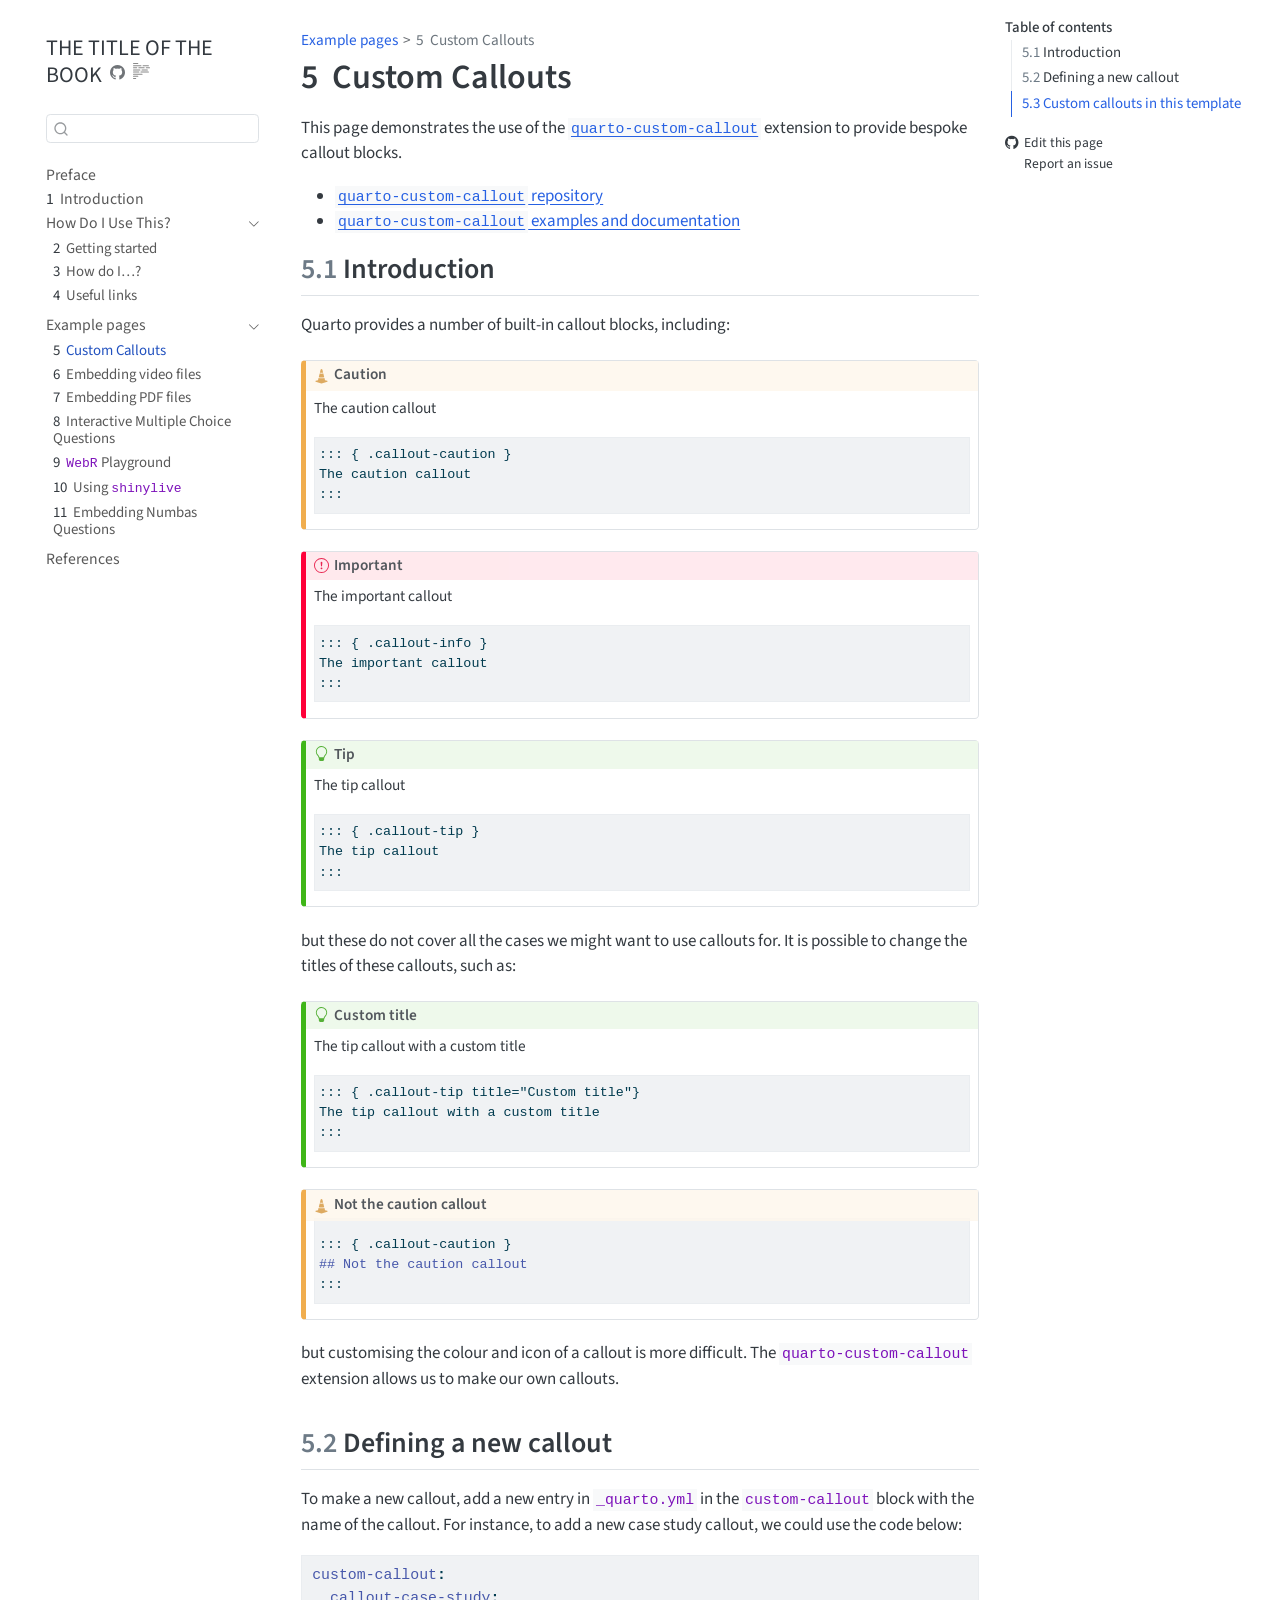
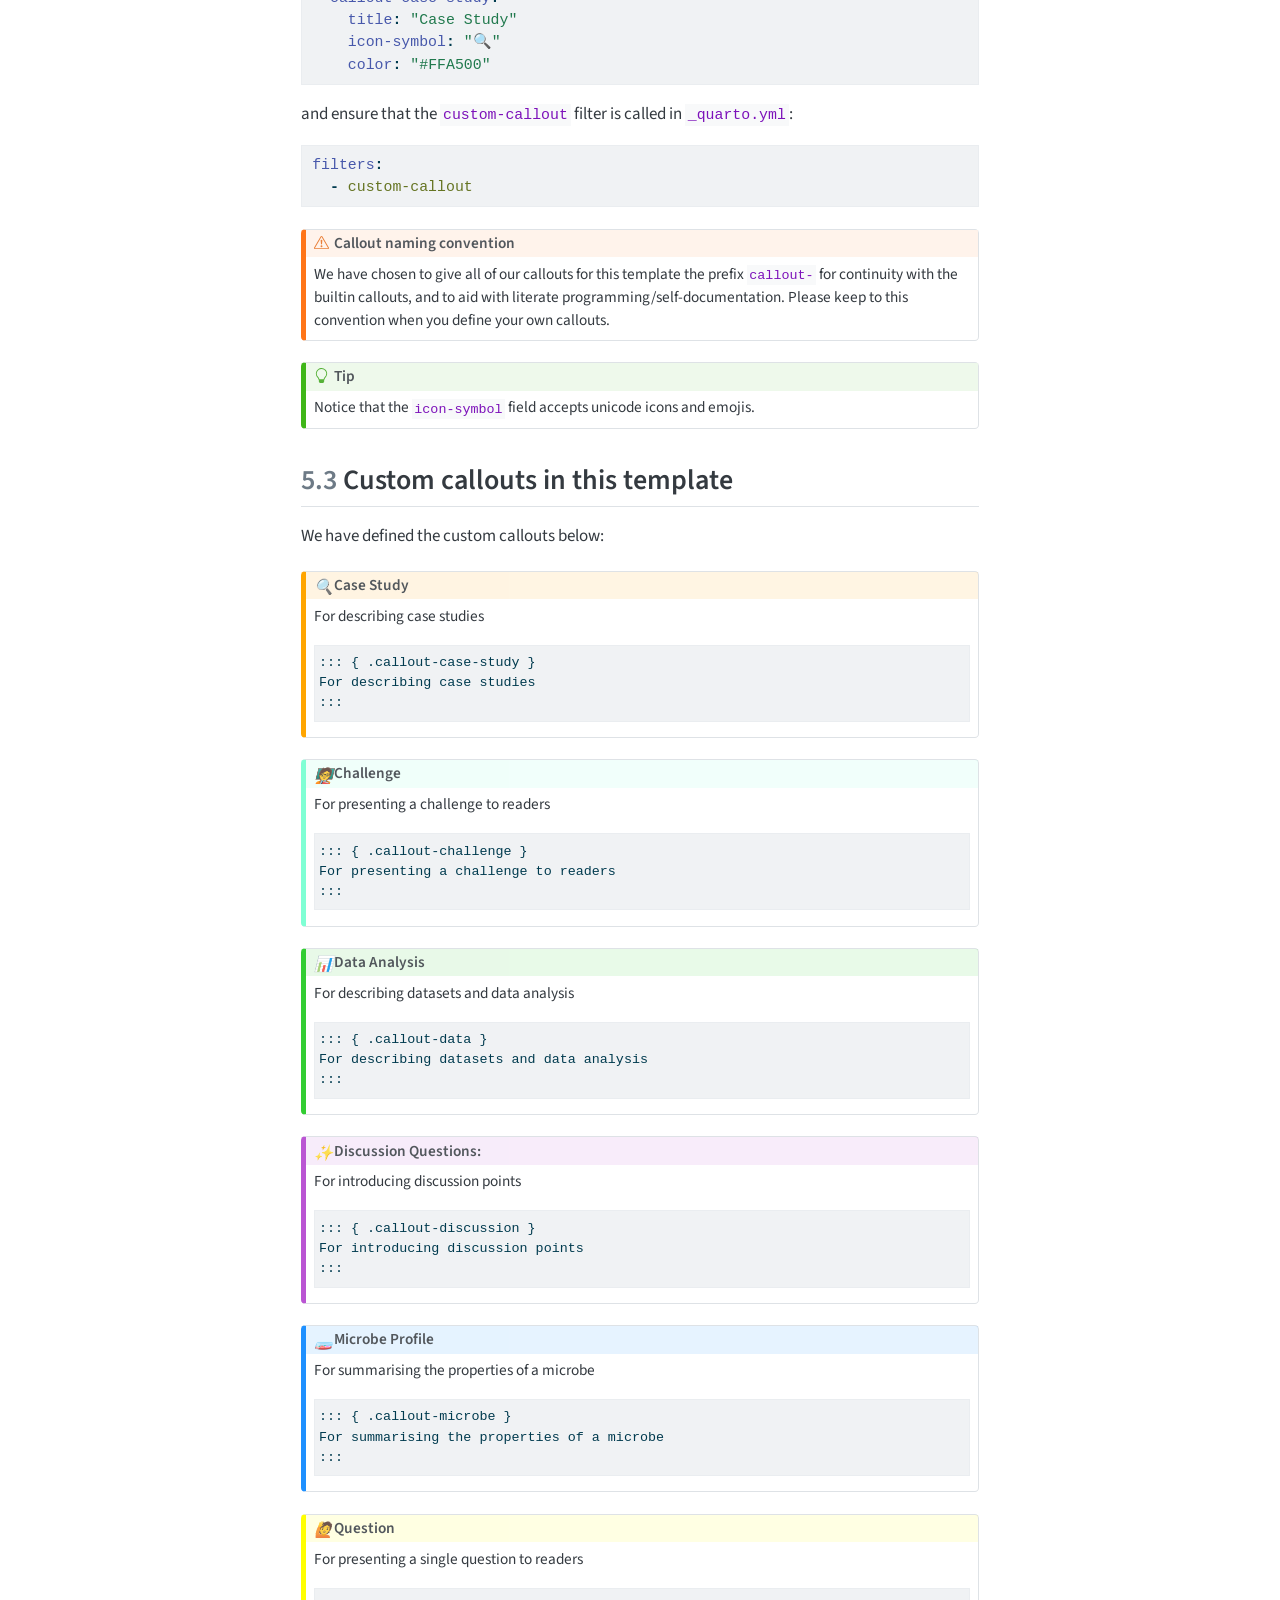
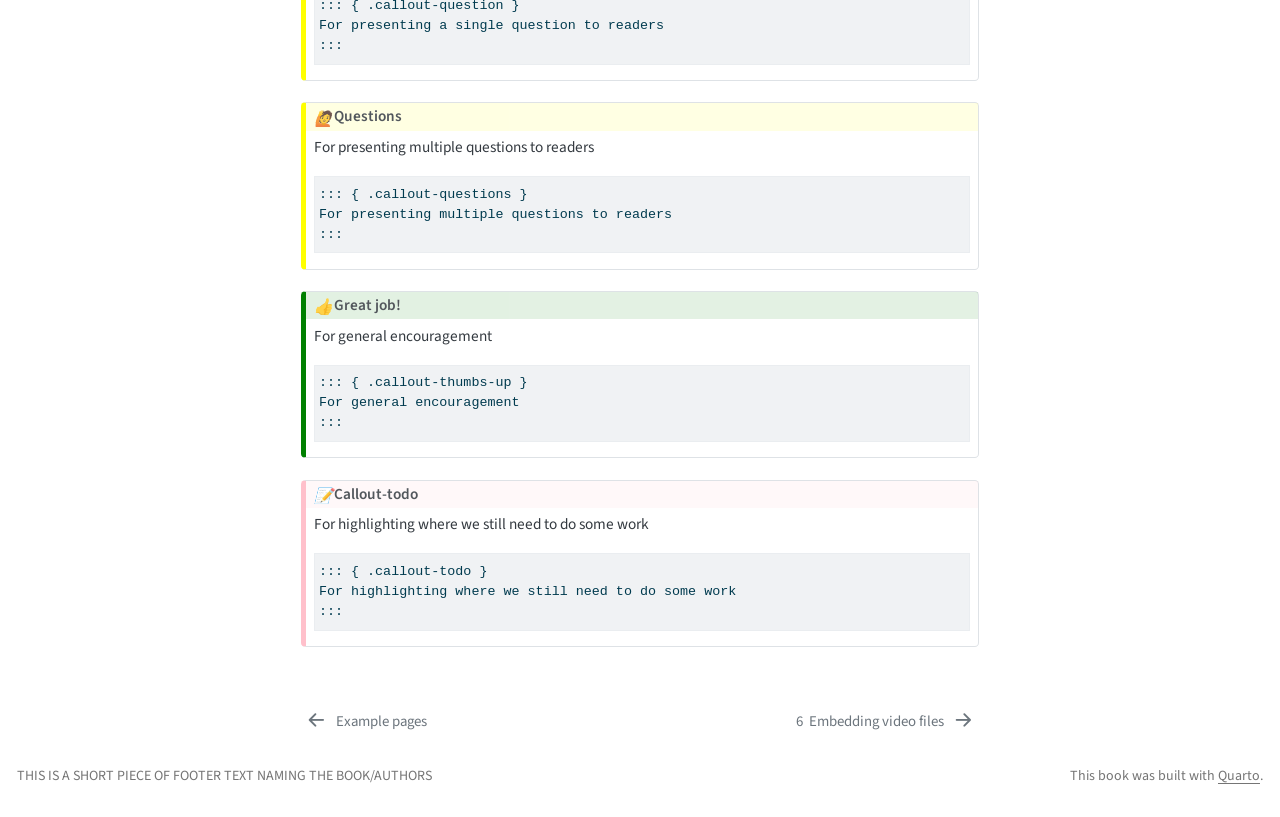
==== callouts.html @ 7e7cb2c2 "Built site for gh-pages" ====
<!DOCTYPE html>
<html xmlns="http://www.w3.org/1999/xhtml" lang="en" xml:lang="en"><head>

<meta charset="utf-8">
<meta name="generator" content="quarto-1.7.32">

<meta name="viewport" content="width=device-width, initial-scale=1.0, user-scalable=yes">

<meta name="author" content="Leighton Pritchard">

<title>5&nbsp; Custom Callouts – THE TITLE OF THE BOOK</title>
<style>
code{white-space: pre-wrap;}
span.smallcaps{font-variant: small-caps;}
div.columns{display: flex; gap: min(4vw, 1.5em);}
div.column{flex: auto; overflow-x: auto;}
div.hanging-indent{margin-left: 1.5em; text-indent: -1.5em;}
ul.task-list{list-style: none;}
ul.task-list li input[type="checkbox"] {
  width: 0.8em;
  margin: 0 0.8em 0.2em -1em; /* quarto-specific, see https://github.com/quarto-dev/quarto-cli/issues/4556 */ 
  vertical-align: middle;
}
/* CSS for syntax highlighting */
html { -webkit-text-size-adjust: 100%; }
pre > code.sourceCode { white-space: pre; position: relative; }
pre > code.sourceCode > span { display: inline-block; line-height: 1.25; }
pre > code.sourceCode > span:empty { height: 1.2em; }
.sourceCode { overflow: visible; }
code.sourceCode > span { color: inherit; text-decoration: inherit; }
div.sourceCode { margin: 1em 0; }
pre.sourceCode { margin: 0; }
@media screen {
div.sourceCode { overflow: auto; }
}
@media print {
pre > code.sourceCode { white-space: pre-wrap; }
pre > code.sourceCode > span { text-indent: -5em; padding-left: 5em; }
}
pre.numberSource code
  { counter-reset: source-line 0; }
pre.numberSource code > span
  { position: relative; left: -4em; counter-increment: source-line; }
pre.numberSource code > span > a:first-child::before
  { content: counter(source-line);
    position: relative; left: -1em; text-align: right; vertical-align: baseline;
    border: none; display: inline-block;
    -webkit-touch-callout: none; -webkit-user-select: none;
    -khtml-user-select: none; -moz-user-select: none;
    -ms-user-select: none; user-select: none;
    padding: 0 4px; width: 4em;
  }
pre.numberSource { margin-left: 3em;  padding-left: 4px; }
div.sourceCode
  {   }
@media screen {
pre > code.sourceCode > span > a:first-child::before { text-decoration: underline; }
}
</style>


<script src="site_libs/quarto-nav/quarto-nav.js"></script>
<script src="site_libs/quarto-nav/headroom.min.js"></script>
<script src="site_libs/clipboard/clipboard.min.js"></script>
<script src="site_libs/quarto-search/autocomplete.umd.js"></script>
<script src="site_libs/quarto-search/fuse.min.js"></script>
<script src="site_libs/quarto-search/quarto-search.js"></script>
<meta name="quarto:offset" content="./">
<link href="./movies.html" rel="next">
<link href="./example_pages.html" rel="prev">
<link href="./icon_32.png" rel="icon" type="image/png">
<script src="site_libs/quarto-html/quarto.js" type="module"></script>
<script src="site_libs/quarto-html/tabsets/tabsets.js" type="module"></script>
<script src="site_libs/quarto-html/popper.min.js"></script>
<script src="site_libs/quarto-html/tippy.umd.min.js"></script>
<script src="site_libs/quarto-html/anchor.min.js"></script>
<link href="site_libs/quarto-html/tippy.css" rel="stylesheet">
<link href="site_libs/quarto-html/quarto-syntax-highlighting-37eea08aefeeee20ff55810ff984fec1.css" rel="stylesheet" id="quarto-text-highlighting-styles">
<script src="site_libs/bootstrap/bootstrap.min.js"></script>
<link href="site_libs/bootstrap/bootstrap-icons.css" rel="stylesheet">
<link href="site_libs/bootstrap/bootstrap-5fd9db47a040b21ac2cac9a0b3b722ba.min.css" rel="stylesheet" append-hash="true" id="quarto-bootstrap" data-mode="light">
<link href="site_libs/quarto-contrib/alpine-3.12/buttons.css" rel="stylesheet">
<script id="quarto-search-options" type="application/json">{
  "location": "sidebar",
  "copy-button": false,
  "collapse-after": 3,
  "panel-placement": "start",
  "type": "textbox",
  "limit": 50,
  "keyboard-shortcut": [
    "f",
    "/",
    "s"
  ],
  "show-item-context": false,
  "language": {
    "search-no-results-text": "No results",
    "search-matching-documents-text": "matching documents",
    "search-copy-link-title": "Copy link to search",
    "search-hide-matches-text": "Hide additional matches",
    "search-more-match-text": "more match in this document",
    "search-more-matches-text": "more matches in this document",
    "search-clear-button-title": "Clear",
    "search-text-placeholder": "",
    "search-detached-cancel-button-title": "Cancel",
    "search-submit-button-title": "Submit",
    "search-label": "Search"
  }
}</script>
<style>
div.callout-callout-microbe.callout {
  border-left-color: #1E90FF;
}
div.callout-callout-microbe.callout-style-default > .callout-header {
  background-color: rgba(30, 144, 255, 0.13);
}
div.callout-callout-microbe .callout-toggle::before {  background-image: url('data:image/svg+xml,<svg xmlns="http://www.w3.org/2000/svg" width="16" height="16" fill="rgb(33, 37, 41)" class="bi bi-chevron-down" viewBox="0 0 16 16"><path fill-rule="evenodd" d="M1.646 4.646a.5.5 0 0 1 .708 0L8 10.293l5.646-5.647a.5.5 0 0 1 .708.708l-6 6a.5.5 0 0 1-.708 0l-6-6a.5.5 0 0 1 0-.708z"/></svg>');}
div.callout-callout-microbe.callout-style-default .callout-icon::before, div.callout-callout-microbe.callout-titled .callout-icon::before {
  content: '🧫';
  background-image: none;
}
div.callout-callout-data.callout {
  border-left-color: #32CD32;
}
div.callout-callout-data.callout-style-default > .callout-header {
  background-color: rgba(50, 205, 50, 0.13);
}
div.callout-callout-data .callout-toggle::before {  background-image: url('data:image/svg+xml,<svg xmlns="http://www.w3.org/2000/svg" width="16" height="16" fill="rgb(33, 37, 41)" class="bi bi-chevron-down" viewBox="0 0 16 16"><path fill-rule="evenodd" d="M1.646 4.646a.5.5 0 0 1 .708 0L8 10.293l5.646-5.647a.5.5 0 0 1 .708.708l-6 6a.5.5 0 0 1-.708 0l-6-6a.5.5 0 0 1 0-.708z"/></svg>');}
div.callout-callout-data.callout-style-default .callout-icon::before, div.callout-callout-data.callout-titled .callout-icon::before {
  content: '📊';
  background-image: none;
}
div.callout-callout-questions.callout {
  border-left-color: yellow;
}
div.callout-callout-questions.callout-style-default > .callout-header {
  background-color: rgb(from yellow r g b / 13%);
}
div.callout-callout-questions .callout-toggle::before {  background-image: url('data:image/svg+xml,<svg xmlns="http://www.w3.org/2000/svg" width="16" height="16" fill="rgb(33, 37, 41)" class="bi bi-chevron-down" viewBox="0 0 16 16"><path fill-rule="evenodd" d="M1.646 4.646a.5.5 0 0 1 .708 0L8 10.293l5.646-5.647a.5.5 0 0 1 .708.708l-6 6a.5.5 0 0 1-.708 0l-6-6a.5.5 0 0 1 0-.708z"/></svg>');}
div.callout-callout-questions.callout-style-default .callout-icon::before, div.callout-callout-questions.callout-titled .callout-icon::before {
  content: '🙋️';
  background-image: none;
}
div.callout-callout-question.callout {
  border-left-color: yellow;
}
div.callout-callout-question.callout-style-default > .callout-header {
  background-color: rgb(from yellow r g b / 13%);
}
div.callout-callout-question .callout-toggle::before {  background-image: url('data:image/svg+xml,<svg xmlns="http://www.w3.org/2000/svg" width="16" height="16" fill="rgb(33, 37, 41)" class="bi bi-chevron-down" viewBox="0 0 16 16"><path fill-rule="evenodd" d="M1.646 4.646a.5.5 0 0 1 .708 0L8 10.293l5.646-5.647a.5.5 0 0 1 .708.708l-6 6a.5.5 0 0 1-.708 0l-6-6a.5.5 0 0 1 0-.708z"/></svg>');}
div.callout-callout-question.callout-style-default .callout-icon::before, div.callout-callout-question.callout-titled .callout-icon::before {
  content: '🙋';
  background-image: none;
}
div.callout-callout-todo.callout {
  border-left-color: pink;
}
div.callout-callout-todo.callout-style-default > .callout-header {
  background-color: rgb(from pink r g b / 13%);
}
div.callout-callout-todo .callout-toggle::before {  background-image: url('data:image/svg+xml,<svg xmlns="http://www.w3.org/2000/svg" width="16" height="16" fill="rgb(33, 37, 41)" class="bi bi-chevron-down" viewBox="0 0 16 16"><path fill-rule="evenodd" d="M1.646 4.646a.5.5 0 0 1 .708 0L8 10.293l5.646-5.647a.5.5 0 0 1 .708.708l-6 6a.5.5 0 0 1-.708 0l-6-6a.5.5 0 0 1 0-.708z"/></svg>');}
div.callout-callout-todo.callout-style-default .callout-icon::before, div.callout-callout-todo.callout-titled .callout-icon::before {
  content: '📝';
  background-image: none;
}
div.callout-callout-challenge.callout {
  border-left-color: aquamarine;
}
div.callout-callout-challenge.callout-style-default > .callout-header {
  background-color: rgb(from aquamarine r g b / 13%);
}
div.callout-callout-challenge .callout-toggle::before {  background-image: url('data:image/svg+xml,<svg xmlns="http://www.w3.org/2000/svg" width="16" height="16" fill="rgb(33, 37, 41)" class="bi bi-chevron-down" viewBox="0 0 16 16"><path fill-rule="evenodd" d="M1.646 4.646a.5.5 0 0 1 .708 0L8 10.293l5.646-5.647a.5.5 0 0 1 .708.708l-6 6a.5.5 0 0 1-.708 0l-6-6a.5.5 0 0 1 0-.708z"/></svg>');}
div.callout-callout-challenge.callout-style-default .callout-icon::before, div.callout-callout-challenge.callout-titled .callout-icon::before {
  content: '🧑‍🏫';
  background-image: none;
}
div.callout-callout-discussion.callout {
  border-left-color: #BA55D3;
}
div.callout-callout-discussion.callout-style-default > .callout-header {
  background-color: rgba(186, 85, 211, 0.13);
}
div.callout-callout-discussion .callout-toggle::before {  background-image: url('data:image/svg+xml,<svg xmlns="http://www.w3.org/2000/svg" width="16" height="16" fill="rgb(33, 37, 41)" class="bi bi-chevron-down" viewBox="0 0 16 16"><path fill-rule="evenodd" d="M1.646 4.646a.5.5 0 0 1 .708 0L8 10.293l5.646-5.647a.5.5 0 0 1 .708.708l-6 6a.5.5 0 0 1-.708 0l-6-6a.5.5 0 0 1 0-.708z"/></svg>');}
div.callout-callout-discussion.callout-style-default .callout-icon::before, div.callout-callout-discussion.callout-titled .callout-icon::before {
  content: '✨';
  background-image: none;
}
div.callout-callout-case-study.callout {
  border-left-color: #FFA500;
}
div.callout-callout-case-study.callout-style-default > .callout-header {
  background-color: rgba(255, 165, 0, 0.13);
}
div.callout-callout-case-study .callout-toggle::before {  background-image: url('data:image/svg+xml,<svg xmlns="http://www.w3.org/2000/svg" width="16" height="16" fill="rgb(33, 37, 41)" class="bi bi-chevron-down" viewBox="0 0 16 16"><path fill-rule="evenodd" d="M1.646 4.646a.5.5 0 0 1 .708 0L8 10.293l5.646-5.647a.5.5 0 0 1 .708.708l-6 6a.5.5 0 0 1-.708 0l-6-6a.5.5 0 0 1 0-.708z"/></svg>');}
div.callout-callout-case-study.callout-style-default .callout-icon::before, div.callout-callout-case-study.callout-titled .callout-icon::before {
  content: '🔍';
  background-image: none;
}
div.callout-callout-thumbs-up.callout {
  border-left-color: #008000;
}
div.callout-callout-thumbs-up.callout-style-default > .callout-header {
  background-color: rgba(0, 128, 0, 0.13);
}
div.callout-callout-thumbs-up .callout-toggle::before {  background-image: url('data:image/svg+xml,<svg xmlns="http://www.w3.org/2000/svg" width="16" height="16" fill="rgb(33, 37, 41)" class="bi bi-chevron-down" viewBox="0 0 16 16"><path fill-rule="evenodd" d="M1.646 4.646a.5.5 0 0 1 .708 0L8 10.293l5.646-5.647a.5.5 0 0 1 .708.708l-6 6a.5.5 0 0 1-.708 0l-6-6a.5.5 0 0 1 0-.708z"/></svg>');}
div.callout-callout-thumbs-up.callout-style-default .callout-icon::before, div.callout-callout-thumbs-up.callout-titled .callout-icon::before {
  content: '👍';
  background-image: none;
}
</style>


</head>

<body class="nav-sidebar floating quarto-light">

<div id="quarto-search-results"></div>
  <header id="quarto-header" class="headroom fixed-top">
  <nav class="quarto-secondary-nav">
    <div class="container-fluid d-flex">
      <button type="button" class="quarto-btn-toggle btn" data-bs-toggle="collapse" role="button" data-bs-target=".quarto-sidebar-collapse-item" aria-controls="quarto-sidebar" aria-expanded="false" aria-label="Toggle sidebar navigation" onclick="if (window.quartoToggleHeadroom) { window.quartoToggleHeadroom(); }">
        <i class="bi bi-layout-text-sidebar-reverse"></i>
      </button>
        <nav class="quarto-page-breadcrumbs" aria-label="breadcrumb"><ol class="breadcrumb"><li class="breadcrumb-item"><a href="./example_pages.html">Example pages</a></li><li class="breadcrumb-item"><a href="./callouts.html"><span class="chapter-number">5</span>&nbsp; <span class="chapter-title">Custom Callouts</span></a></li></ol></nav>
        <a class="flex-grow-1" role="navigation" data-bs-toggle="collapse" data-bs-target=".quarto-sidebar-collapse-item" aria-controls="quarto-sidebar" aria-expanded="false" aria-label="Toggle sidebar navigation" onclick="if (window.quartoToggleHeadroom) { window.quartoToggleHeadroom(); }">      
        </a>
      <button type="button" class="btn quarto-search-button" aria-label="Search" onclick="window.quartoOpenSearch();">
        <i class="bi bi-search"></i>
      </button>
    </div>
  </nav>
</header>
<!-- content -->
<div id="quarto-content" class="quarto-container page-columns page-rows-contents page-layout-article">
<!-- sidebar -->
  <nav id="quarto-sidebar" class="sidebar collapse collapse-horizontal quarto-sidebar-collapse-item sidebar-navigation floating overflow-auto">
    <div class="pt-lg-2 mt-2 text-left sidebar-header">
    <div class="sidebar-title mb-0 py-0">
      <a href="./">THE TITLE OF THE BOOK</a> 
        <div class="sidebar-tools-main">
    <a href="https://github.com/sipbs-compbiol/REPOSITORY" title="Source Code" class="quarto-navigation-tool px-1" aria-label="Source Code"><i class="bi bi-github"></i></a>
  <a href="" class="quarto-reader-toggle quarto-navigation-tool px-1" onclick="window.quartoToggleReader(); return false;" title="Toggle reader mode">
  <div class="quarto-reader-toggle-btn">
  <i class="bi"></i>
  </div>
</a>
</div>
    </div>
      </div>
        <div class="mt-2 flex-shrink-0 align-items-center">
        <div class="sidebar-search">
        <div id="quarto-search" class="" title="Search"></div>
        </div>
        </div>
    <div class="sidebar-menu-container"> 
    <ul class="list-unstyled mt-1">
        <li class="sidebar-item">
  <div class="sidebar-item-container"> 
  <a href="./index.html" class="sidebar-item-text sidebar-link">
 <span class="menu-text">Preface</span></a>
  </div>
</li>
        <li class="sidebar-item">
  <div class="sidebar-item-container"> 
  <a href="./intro.html" class="sidebar-item-text sidebar-link">
 <span class="menu-text"><span class="chapter-number">1</span>&nbsp; <span class="chapter-title">Introduction</span></span></a>
  </div>
</li>
        <li class="sidebar-item sidebar-item-section">
      <div class="sidebar-item-container"> 
            <a href="./early-section.html" class="sidebar-item-text sidebar-link">
 <span class="menu-text">How Do I Use This?</span></a>
          <a class="sidebar-item-toggle text-start" data-bs-toggle="collapse" data-bs-target="#quarto-sidebar-section-1" role="navigation" aria-expanded="true" aria-label="Toggle section">
            <i class="bi bi-chevron-right ms-2"></i>
          </a> 
      </div>
      <ul id="quarto-sidebar-section-1" class="collapse list-unstyled sidebar-section depth1 show">  
          <li class="sidebar-item">
  <div class="sidebar-item-container"> 
  <a href="./tutorial.html" class="sidebar-item-text sidebar-link">
 <span class="menu-text"><span class="chapter-number">2</span>&nbsp; <span class="chapter-title">Getting started</span></span></a>
  </div>
</li>
          <li class="sidebar-item">
  <div class="sidebar-item-container"> 
  <a href="./howto.html" class="sidebar-item-text sidebar-link">
 <span class="menu-text"><span class="chapter-number">3</span>&nbsp; <span class="chapter-title">How do I…?</span></span></a>
  </div>
</li>
          <li class="sidebar-item">
  <div class="sidebar-item-container"> 
  <a href="./links.html" class="sidebar-item-text sidebar-link">
 <span class="menu-text"><span class="chapter-number">4</span>&nbsp; <span class="chapter-title">Useful links</span></span></a>
  </div>
</li>
      </ul>
  </li>
        <li class="sidebar-item sidebar-item-section">
      <div class="sidebar-item-container"> 
            <a href="./example_pages.html" class="sidebar-item-text sidebar-link">
 <span class="menu-text">Example pages</span></a>
          <a class="sidebar-item-toggle text-start" data-bs-toggle="collapse" data-bs-target="#quarto-sidebar-section-2" role="navigation" aria-expanded="true" aria-label="Toggle section">
            <i class="bi bi-chevron-right ms-2"></i>
          </a> 
      </div>
      <ul id="quarto-sidebar-section-2" class="collapse list-unstyled sidebar-section depth1 show">  
          <li class="sidebar-item">
  <div class="sidebar-item-container"> 
  <a href="./callouts.html" class="sidebar-item-text sidebar-link active">
 <span class="menu-text"><span class="chapter-number">5</span>&nbsp; <span class="chapter-title">Custom Callouts</span></span></a>
  </div>
</li>
          <li class="sidebar-item">
  <div class="sidebar-item-container"> 
  <a href="./movies.html" class="sidebar-item-text sidebar-link">
 <span class="menu-text"><span class="chapter-number">6</span>&nbsp; <span class="chapter-title">Embedding video files</span></span></a>
  </div>
</li>
          <li class="sidebar-item">
  <div class="sidebar-item-container"> 
  <a href="./embedpdf.html" class="sidebar-item-text sidebar-link">
 <span class="menu-text"><span class="chapter-number">7</span>&nbsp; <span class="chapter-title">Embedding PDF files</span></span></a>
  </div>
</li>
          <li class="sidebar-item">
  <div class="sidebar-item-container"> 
  <a href="./quiz.html" class="sidebar-item-text sidebar-link">
 <span class="menu-text"><span class="chapter-number">8</span>&nbsp; <span class="chapter-title">Interactive Multiple Choice Questions</span></span></a>
  </div>
</li>
          <li class="sidebar-item">
  <div class="sidebar-item-container"> 
  <a href="./webr-example.html" class="sidebar-item-text sidebar-link">
 <span class="menu-text"><span class="chapter-number">9</span>&nbsp; <span class="chapter-title"><code>WebR</code> Playground</span></span></a>
  </div>
</li>
          <li class="sidebar-item">
  <div class="sidebar-item-container"> 
  <a href="./shinylive.html" class="sidebar-item-text sidebar-link">
 <span class="menu-text"><span class="chapter-number">10</span>&nbsp; <span class="chapter-title">Using <code>shinylive</code></span></span></a>
  </div>
</li>
          <li class="sidebar-item">
  <div class="sidebar-item-container"> 
  <a href="./numbas.html" class="sidebar-item-text sidebar-link">
 <span class="menu-text"><span class="chapter-number">11</span>&nbsp; <span class="chapter-title">Embedding Numbas Questions</span></span></a>
  </div>
</li>
      </ul>
  </li>
        <li class="sidebar-item">
  <div class="sidebar-item-container"> 
  <a href="./references.html" class="sidebar-item-text sidebar-link">
 <span class="menu-text">References</span></a>
  </div>
</li>
    </ul>
    </div>
</nav>
<div id="quarto-sidebar-glass" class="quarto-sidebar-collapse-item" data-bs-toggle="collapse" data-bs-target=".quarto-sidebar-collapse-item"></div>
<!-- margin-sidebar -->
    <div id="quarto-margin-sidebar" class="sidebar margin-sidebar">
        <nav id="TOC" role="doc-toc" class="toc-active">
    <h2 id="toc-title">Table of contents</h2>
   
  <ul>
  <li><a href="#introduction" id="toc-introduction" class="nav-link active" data-scroll-target="#introduction"><span class="header-section-number">5.1</span> Introduction</a></li>
  <li><a href="#defining-a-new-callout" id="toc-defining-a-new-callout" class="nav-link" data-scroll-target="#defining-a-new-callout"><span class="header-section-number">5.2</span> Defining a new callout</a></li>
  <li><a href="#custom-callouts-in-this-template" id="toc-custom-callouts-in-this-template" class="nav-link" data-scroll-target="#custom-callouts-in-this-template"><span class="header-section-number">5.3</span> Custom callouts in this template</a></li>
  </ul>
<div class="toc-actions"><ul><li><a href="https://github.com/sipbs-compbiol/REPOSITORY/edit/main/callouts.qmd" class="toc-action"><i class="bi bi-github"></i>Edit this page</a></li><li><a href="https://github.com/sipbs-compbiol/REPOSITORY/issues/new" class="toc-action"><i class="bi empty"></i>Report an issue</a></li></ul></div></nav>
    </div>
<!-- main -->
<main class="content" id="quarto-document-content">

<header id="title-block-header" class="quarto-title-block default"><nav class="quarto-page-breadcrumbs quarto-title-breadcrumbs d-none d-lg-block" aria-label="breadcrumb"><ol class="breadcrumb"><li class="breadcrumb-item"><a href="./example_pages.html">Example pages</a></li><li class="breadcrumb-item"><a href="./callouts.html"><span class="chapter-number">5</span>&nbsp; <span class="chapter-title">Custom Callouts</span></a></li></ol></nav>
<div class="quarto-title">
<h1 class="title"><span class="chapter-number">5</span>&nbsp; <span class="chapter-title">Custom Callouts</span></h1>
</div>



<div class="quarto-title-meta">

    
  
    
  </div>
  


</header>


<p>This page demonstrates the use of the <a href="https://quarto.thecoatlessprofessor.com/custom-callout/"><code>quarto-custom-callout</code></a> extension to provide bespoke callout blocks.</p>
<ul>
<li><a href="https://github.com/coatless-quarto/custom-callout"><code>quarto-custom-callout</code> repository</a></li>
<li><a href="https://quarto.thecoatlessprofessor.com/custom-callout/"><code>quarto-custom-callout</code> examples and documentation</a></li>
</ul>
<section id="introduction" class="level2" data-number="5.1">
<h2 data-number="5.1" class="anchored" data-anchor-id="introduction"><span class="header-section-number">5.1</span> Introduction</h2>
<p>Quarto provides a number of built-in callout blocks, including:</p>
<div class="callout callout-style-default callout-caution callout-titled">
<div class="callout-header d-flex align-content-center">
<div class="callout-icon-container">
<i class="callout-icon"></i>
</div>
<div class="callout-title-container flex-fill">
Caution
</div>
</div>
<div class="callout-body-container callout-body">
<p>The caution callout</p>
<div class="sourceCode" id="cb1"><pre class="sourceCode markdown code-with-copy"><code class="sourceCode markdown"><span id="cb1-1"><a href="#cb1-1" aria-hidden="true" tabindex="-1"></a>::: { .callout-caution }</span>
<span id="cb1-2"><a href="#cb1-2" aria-hidden="true" tabindex="-1"></a>The caution callout</span>
<span id="cb1-3"><a href="#cb1-3" aria-hidden="true" tabindex="-1"></a>:::</span></code><button title="Copy to Clipboard" class="code-copy-button"><i class="bi"></i></button></pre></div>
</div>
</div>
<div class="callout callout-style-default callout-important callout-titled">
<div class="callout-header d-flex align-content-center">
<div class="callout-icon-container">
<i class="callout-icon"></i>
</div>
<div class="callout-title-container flex-fill">
Important
</div>
</div>
<div class="callout-body-container callout-body">
<p>The important callout</p>
<div class="sourceCode" id="cb2"><pre class="sourceCode markdown code-with-copy"><code class="sourceCode markdown"><span id="cb2-1"><a href="#cb2-1" aria-hidden="true" tabindex="-1"></a>::: { .callout-info }</span>
<span id="cb2-2"><a href="#cb2-2" aria-hidden="true" tabindex="-1"></a>The important callout</span>
<span id="cb2-3"><a href="#cb2-3" aria-hidden="true" tabindex="-1"></a>:::</span></code><button title="Copy to Clipboard" class="code-copy-button"><i class="bi"></i></button></pre></div>
</div>
</div>
<div class="callout callout-style-default callout-tip callout-titled">
<div class="callout-header d-flex align-content-center">
<div class="callout-icon-container">
<i class="callout-icon"></i>
</div>
<div class="callout-title-container flex-fill">
Tip
</div>
</div>
<div class="callout-body-container callout-body">
<p>The tip callout</p>
<div class="sourceCode" id="cb3"><pre class="sourceCode markdown code-with-copy"><code class="sourceCode markdown"><span id="cb3-1"><a href="#cb3-1" aria-hidden="true" tabindex="-1"></a>::: { .callout-tip }</span>
<span id="cb3-2"><a href="#cb3-2" aria-hidden="true" tabindex="-1"></a>The tip callout</span>
<span id="cb3-3"><a href="#cb3-3" aria-hidden="true" tabindex="-1"></a>:::</span></code><button title="Copy to Clipboard" class="code-copy-button"><i class="bi"></i></button></pre></div>
</div>
</div>
<p>but these do not cover all the cases we might want to use callouts for. It is possible to change the titles of these callouts, such as:</p>
<div class="callout callout-style-default callout-tip callout-titled" title="Custom title">
<div class="callout-header d-flex align-content-center">
<div class="callout-icon-container">
<i class="callout-icon"></i>
</div>
<div class="callout-title-container flex-fill">
Custom title
</div>
</div>
<div class="callout-body-container callout-body">
<p>The tip callout with a custom title</p>
<div class="sourceCode" id="cb4"><pre class="sourceCode markdown code-with-copy"><code class="sourceCode markdown"><span id="cb4-1"><a href="#cb4-1" aria-hidden="true" tabindex="-1"></a>::: { .callout-tip title="Custom title"}</span>
<span id="cb4-2"><a href="#cb4-2" aria-hidden="true" tabindex="-1"></a>The tip callout with a custom title</span>
<span id="cb4-3"><a href="#cb4-3" aria-hidden="true" tabindex="-1"></a>:::</span></code><button title="Copy to Clipboard" class="code-copy-button"><i class="bi"></i></button></pre></div>
</div>
</div>
<div class="callout callout-style-default callout-caution callout-titled">
<div class="callout-header d-flex align-content-center">
<div class="callout-icon-container">
<i class="callout-icon"></i>
</div>
<div class="callout-title-container flex-fill">
Not the caution callout
</div>
</div>
<div class="callout-body-container callout-body">
<div class="sourceCode" id="cb5"><pre class="sourceCode markdown code-with-copy"><code class="sourceCode markdown"><span id="cb5-1"><a href="#cb5-1" aria-hidden="true" tabindex="-1"></a>::: { .callout-caution }</span>
<span id="cb5-2"><a href="#cb5-2" aria-hidden="true" tabindex="-1"></a><span class="fu">## Not the caution callout</span></span>
<span id="cb5-3"><a href="#cb5-3" aria-hidden="true" tabindex="-1"></a>:::</span></code><button title="Copy to Clipboard" class="code-copy-button"><i class="bi"></i></button></pre></div>
</div>
</div>
<p>but customising the colour and icon of a callout is more difficult. The <code>quarto-custom-callout</code> extension allows us to make our own callouts.</p>
</section>
<section id="defining-a-new-callout" class="level2" data-number="5.2">
<h2 data-number="5.2" class="anchored" data-anchor-id="defining-a-new-callout"><span class="header-section-number">5.2</span> Defining a new callout</h2>
<p>To make a new callout, add a new entry in <code>_quarto.yml</code> in the <code>custom-callout</code> block with the name of the callout. For instance, to add a new case study callout, we could use the code below:</p>
<div class="sourceCode" id="cb6"><pre class="sourceCode yaml code-with-copy"><code class="sourceCode yaml"><span id="cb6-1"><a href="#cb6-1" aria-hidden="true" tabindex="-1"></a><span class="fu">custom-callout</span><span class="kw">:</span></span>
<span id="cb6-2"><a href="#cb6-2" aria-hidden="true" tabindex="-1"></a><span class="at">  </span><span class="fu">callout-case-study</span><span class="kw">:</span></span>
<span id="cb6-3"><a href="#cb6-3" aria-hidden="true" tabindex="-1"></a><span class="at">    </span><span class="fu">title</span><span class="kw">:</span><span class="at"> </span><span class="st">"Case Study"</span></span>
<span id="cb6-4"><a href="#cb6-4" aria-hidden="true" tabindex="-1"></a><span class="at">    </span><span class="fu">icon-symbol</span><span class="kw">:</span><span class="at"> </span><span class="st">"🔍"</span></span>
<span id="cb6-5"><a href="#cb6-5" aria-hidden="true" tabindex="-1"></a><span class="at">    </span><span class="fu">color</span><span class="kw">:</span><span class="at"> </span><span class="st">"#FFA500"</span></span></code><button title="Copy to Clipboard" class="code-copy-button"><i class="bi"></i></button></pre></div>
<p>and ensure that the <code>custom-callout</code> filter is called in <code>_quarto.yml</code>:</p>
<div class="sourceCode" id="cb7"><pre class="sourceCode yaml code-with-copy"><code class="sourceCode yaml"><span id="cb7-1"><a href="#cb7-1" aria-hidden="true" tabindex="-1"></a><span class="fu">filters</span><span class="kw">:</span></span>
<span id="cb7-2"><a href="#cb7-2" aria-hidden="true" tabindex="-1"></a><span class="at">  </span><span class="kw">-</span><span class="at"> custom-callout</span></span></code><button title="Copy to Clipboard" class="code-copy-button"><i class="bi"></i></button></pre></div>
<div class="callout callout-style-default callout-warning callout-titled">
<div class="callout-header d-flex align-content-center">
<div class="callout-icon-container">
<i class="callout-icon"></i>
</div>
<div class="callout-title-container flex-fill">
Callout naming convention
</div>
</div>
<div class="callout-body-container callout-body">
<p>We have chosen to give all of our callouts for this template the prefix <code>callout-</code> for continuity with the builtin callouts, and to aid with literate programming/self-documentation. Please keep to this convention when you define your own callouts.</p>
</div>
</div>
<div class="callout callout-style-default callout-tip callout-titled">
<div class="callout-header d-flex align-content-center">
<div class="callout-icon-container">
<i class="callout-icon"></i>
</div>
<div class="callout-title-container flex-fill">
Tip
</div>
</div>
<div class="callout-body-container callout-body">
<p>Notice that the <code>icon-symbol</code> field accepts unicode icons and emojis.</p>
</div>
</div>
</section>
<section id="custom-callouts-in-this-template" class="level2" data-number="5.3">
<h2 data-number="5.3" class="anchored" data-anchor-id="custom-callouts-in-this-template"><span class="header-section-number">5.3</span> Custom callouts in this template</h2>
<p>We have defined the custom callouts below:</p>
<div class="callout callout-style-default callout-callout-case-study callout-titled">
<div class="callout-header d-flex align-content-center">
<div class="callout-icon-container">
<i class="callout-icon"></i>
</div>
<div class="callout-title-container flex-fill">
Case Study
</div>
</div>
<div class="callout-body-container callout-body">
<p>For describing case studies</p>
<div class="sourceCode" id="cb8"><pre class="sourceCode markdown code-with-copy"><code class="sourceCode markdown"><span id="cb8-1"><a href="#cb8-1" aria-hidden="true" tabindex="-1"></a>::: { .callout-case-study }</span>
<span id="cb8-2"><a href="#cb8-2" aria-hidden="true" tabindex="-1"></a>For describing case studies</span>
<span id="cb8-3"><a href="#cb8-3" aria-hidden="true" tabindex="-1"></a>:::</span></code><button title="Copy to Clipboard" class="code-copy-button"><i class="bi"></i></button></pre></div>
</div>
</div>
<div class="callout callout-style-default callout-callout-challenge callout-titled">
<div class="callout-header d-flex align-content-center">
<div class="callout-icon-container">
<i class="callout-icon"></i>
</div>
<div class="callout-title-container flex-fill">
Challenge
</div>
</div>
<div class="callout-body-container callout-body">
<p>For presenting a challenge to readers</p>
<div class="sourceCode" id="cb9"><pre class="sourceCode markdown code-with-copy"><code class="sourceCode markdown"><span id="cb9-1"><a href="#cb9-1" aria-hidden="true" tabindex="-1"></a>::: { .callout-challenge }</span>
<span id="cb9-2"><a href="#cb9-2" aria-hidden="true" tabindex="-1"></a>For presenting a challenge to readers</span>
<span id="cb9-3"><a href="#cb9-3" aria-hidden="true" tabindex="-1"></a>:::</span></code><button title="Copy to Clipboard" class="code-copy-button"><i class="bi"></i></button></pre></div>
</div>
</div>
<div class="callout callout-style-default callout-callout-data callout-titled">
<div class="callout-header d-flex align-content-center">
<div class="callout-icon-container">
<i class="callout-icon"></i>
</div>
<div class="callout-title-container flex-fill">
Data Analysis
</div>
</div>
<div class="callout-body-container callout-body">
<p>For describing datasets and data analysis</p>
<div class="sourceCode" id="cb10"><pre class="sourceCode markdown code-with-copy"><code class="sourceCode markdown"><span id="cb10-1"><a href="#cb10-1" aria-hidden="true" tabindex="-1"></a>::: { .callout-data }</span>
<span id="cb10-2"><a href="#cb10-2" aria-hidden="true" tabindex="-1"></a>For describing datasets and data analysis</span>
<span id="cb10-3"><a href="#cb10-3" aria-hidden="true" tabindex="-1"></a>:::</span></code><button title="Copy to Clipboard" class="code-copy-button"><i class="bi"></i></button></pre></div>
</div>
</div>
<div class="callout callout-style-default callout-callout-discussion callout-titled">
<div class="callout-header d-flex align-content-center">
<div class="callout-icon-container">
<i class="callout-icon"></i>
</div>
<div class="callout-title-container flex-fill">
Discussion Questions:
</div>
</div>
<div class="callout-body-container callout-body">
<p>For introducing discussion points</p>
<div class="sourceCode" id="cb11"><pre class="sourceCode markdown code-with-copy"><code class="sourceCode markdown"><span id="cb11-1"><a href="#cb11-1" aria-hidden="true" tabindex="-1"></a>::: { .callout-discussion }</span>
<span id="cb11-2"><a href="#cb11-2" aria-hidden="true" tabindex="-1"></a>For introducing discussion points</span>
<span id="cb11-3"><a href="#cb11-3" aria-hidden="true" tabindex="-1"></a>:::</span></code><button title="Copy to Clipboard" class="code-copy-button"><i class="bi"></i></button></pre></div>
</div>
</div>
<div class="callout callout-style-default callout-callout-microbe callout-titled">
<div class="callout-header d-flex align-content-center">
<div class="callout-icon-container">
<i class="callout-icon"></i>
</div>
<div class="callout-title-container flex-fill">
Microbe Profile
</div>
</div>
<div class="callout-body-container callout-body">
<p>For summarising the properties of a microbe</p>
<div class="sourceCode" id="cb12"><pre class="sourceCode markdown code-with-copy"><code class="sourceCode markdown"><span id="cb12-1"><a href="#cb12-1" aria-hidden="true" tabindex="-1"></a>::: { .callout-microbe }</span>
<span id="cb12-2"><a href="#cb12-2" aria-hidden="true" tabindex="-1"></a>For summarising the properties of a microbe</span>
<span id="cb12-3"><a href="#cb12-3" aria-hidden="true" tabindex="-1"></a>:::</span></code><button title="Copy to Clipboard" class="code-copy-button"><i class="bi"></i></button></pre></div>
</div>
</div>
<div class="callout callout-style-default callout-callout-question callout-titled">
<div class="callout-header d-flex align-content-center">
<div class="callout-icon-container">
<i class="callout-icon"></i>
</div>
<div class="callout-title-container flex-fill">
Question
</div>
</div>
<div class="callout-body-container callout-body">
<p>For presenting a single question to readers</p>
<div class="sourceCode" id="cb13"><pre class="sourceCode markdown code-with-copy"><code class="sourceCode markdown"><span id="cb13-1"><a href="#cb13-1" aria-hidden="true" tabindex="-1"></a>::: { .callout-question }</span>
<span id="cb13-2"><a href="#cb13-2" aria-hidden="true" tabindex="-1"></a>For presenting a single question to readers</span>
<span id="cb13-3"><a href="#cb13-3" aria-hidden="true" tabindex="-1"></a>:::</span></code><button title="Copy to Clipboard" class="code-copy-button"><i class="bi"></i></button></pre></div>
</div>
</div>
<div class="callout callout-style-default callout-callout-questions callout-titled">
<div class="callout-header d-flex align-content-center">
<div class="callout-icon-container">
<i class="callout-icon"></i>
</div>
<div class="callout-title-container flex-fill">
Questions
</div>
</div>
<div class="callout-body-container callout-body">
<p>For presenting multiple questions to readers</p>
<div class="sourceCode" id="cb14"><pre class="sourceCode markdown code-with-copy"><code class="sourceCode markdown"><span id="cb14-1"><a href="#cb14-1" aria-hidden="true" tabindex="-1"></a>::: { .callout-questions }</span>
<span id="cb14-2"><a href="#cb14-2" aria-hidden="true" tabindex="-1"></a>For presenting multiple questions to readers</span>
<span id="cb14-3"><a href="#cb14-3" aria-hidden="true" tabindex="-1"></a>:::</span></code><button title="Copy to Clipboard" class="code-copy-button"><i class="bi"></i></button></pre></div>
</div>
</div>
<div class="callout callout-style-default callout-callout-thumbs-up callout-titled">
<div class="callout-header d-flex align-content-center">
<div class="callout-icon-container">
<i class="callout-icon"></i>
</div>
<div class="callout-title-container flex-fill">
Great job!
</div>
</div>
<div class="callout-body-container callout-body">
<p>For general encouragement</p>
<div class="sourceCode" id="cb15"><pre class="sourceCode markdown code-with-copy"><code class="sourceCode markdown"><span id="cb15-1"><a href="#cb15-1" aria-hidden="true" tabindex="-1"></a>::: { .callout-thumbs-up }</span>
<span id="cb15-2"><a href="#cb15-2" aria-hidden="true" tabindex="-1"></a>For general encouragement</span>
<span id="cb15-3"><a href="#cb15-3" aria-hidden="true" tabindex="-1"></a>:::</span></code><button title="Copy to Clipboard" class="code-copy-button"><i class="bi"></i></button></pre></div>
</div>
</div>
<div class="callout callout-style-default callout-callout-todo callout-titled">
<div class="callout-header d-flex align-content-center">
<div class="callout-icon-container">
<i class="callout-icon"></i>
</div>
<div class="callout-title-container flex-fill">
Callout-todo
</div>
</div>
<div class="callout-body-container callout-body">
<p>For highlighting where we still need to do some work</p>
<div class="sourceCode" id="cb16"><pre class="sourceCode markdown code-with-copy"><code class="sourceCode markdown"><span id="cb16-1"><a href="#cb16-1" aria-hidden="true" tabindex="-1"></a>::: { .callout-todo }</span>
<span id="cb16-2"><a href="#cb16-2" aria-hidden="true" tabindex="-1"></a>For highlighting where we still need to do some work</span>
<span id="cb16-3"><a href="#cb16-3" aria-hidden="true" tabindex="-1"></a>:::</span></code><button title="Copy to Clipboard" class="code-copy-button"><i class="bi"></i></button></pre></div>
</div>
</div>


</section>

</main> <!-- /main -->
<script id="quarto-html-after-body" type="application/javascript">
  window.document.addEventListener("DOMContentLoaded", function (event) {
    const icon = "";
    const anchorJS = new window.AnchorJS();
    anchorJS.options = {
      placement: 'right',
      icon: icon
    };
    anchorJS.add('.anchored');
    const isCodeAnnotation = (el) => {
      for (const clz of el.classList) {
        if (clz.startsWith('code-annotation-')) {                     
          return true;
        }
      }
      return false;
    }
    const onCopySuccess = function(e) {
      // button target
      const button = e.trigger;
      // don't keep focus
      button.blur();
      // flash "checked"
      button.classList.add('code-copy-button-checked');
      var currentTitle = button.getAttribute("title");
      button.setAttribute("title", "Copied!");
      let tooltip;
      if (window.bootstrap) {
        button.setAttribute("data-bs-toggle", "tooltip");
        button.setAttribute("data-bs-placement", "left");
        button.setAttribute("data-bs-title", "Copied!");
        tooltip = new bootstrap.Tooltip(button, 
          { trigger: "manual", 
            customClass: "code-copy-button-tooltip",
            offset: [0, -8]});
        tooltip.show();    
      }
      setTimeout(function() {
        if (tooltip) {
          tooltip.hide();
          button.removeAttribute("data-bs-title");
          button.removeAttribute("data-bs-toggle");
          button.removeAttribute("data-bs-placement");
        }
        button.setAttribute("title", currentTitle);
        button.classList.remove('code-copy-button-checked');
      }, 1000);
      // clear code selection
      e.clearSelection();
    }
    const getTextToCopy = function(trigger) {
        const codeEl = trigger.previousElementSibling.cloneNode(true);
        for (const childEl of codeEl.children) {
          if (isCodeAnnotation(childEl)) {
            childEl.remove();
          }
        }
        return codeEl.innerText;
    }
    const clipboard = new window.ClipboardJS('.code-copy-button:not([data-in-quarto-modal])', {
      text: getTextToCopy
    });
    clipboard.on('success', onCopySuccess);
    if (window.document.getElementById('quarto-embedded-source-code-modal')) {
      const clipboardModal = new window.ClipboardJS('.code-copy-button[data-in-quarto-modal]', {
        text: getTextToCopy,
        container: window.document.getElementById('quarto-embedded-source-code-modal')
      });
      clipboardModal.on('success', onCopySuccess);
    }
      var localhostRegex = new RegExp(/^(?:http|https):\/\/localhost\:?[0-9]*\//);
      var mailtoRegex = new RegExp(/^mailto:/);
        var filterRegex = new RegExp('/' + window.location.host + '/');
      var isInternal = (href) => {
          return filterRegex.test(href) || localhostRegex.test(href) || mailtoRegex.test(href);
      }
      // Inspect non-navigation links and adorn them if external
     var links = window.document.querySelectorAll('a[href]:not(.nav-link):not(.navbar-brand):not(.toc-action):not(.sidebar-link):not(.sidebar-item-toggle):not(.pagination-link):not(.no-external):not([aria-hidden]):not(.dropdown-item):not(.quarto-navigation-tool):not(.about-link)');
      for (var i=0; i<links.length; i++) {
        const link = links[i];
        if (!isInternal(link.href)) {
          // undo the damage that might have been done by quarto-nav.js in the case of
          // links that we want to consider external
          if (link.dataset.originalHref !== undefined) {
            link.href = link.dataset.originalHref;
          }
        }
      }
    function tippyHover(el, contentFn, onTriggerFn, onUntriggerFn) {
      const config = {
        allowHTML: true,
        maxWidth: 500,
        delay: 100,
        arrow: false,
        appendTo: function(el) {
            return el.parentElement;
        },
        interactive: true,
        interactiveBorder: 10,
        theme: 'quarto',
        placement: 'bottom-start',
      };
      if (contentFn) {
        config.content = contentFn;
      }
      if (onTriggerFn) {
        config.onTrigger = onTriggerFn;
      }
      if (onUntriggerFn) {
        config.onUntrigger = onUntriggerFn;
      }
      window.tippy(el, config); 
    }
    const noterefs = window.document.querySelectorAll('a[role="doc-noteref"]');
    for (var i=0; i<noterefs.length; i++) {
      const ref = noterefs[i];
      tippyHover(ref, function() {
        // use id or data attribute instead here
        let href = ref.getAttribute('data-footnote-href') || ref.getAttribute('href');
        try { href = new URL(href).hash; } catch {}
        const id = href.replace(/^#\/?/, "");
        const note = window.document.getElementById(id);
        if (note) {
          return note.innerHTML;
        } else {
          return "";
        }
      });
    }
    const xrefs = window.document.querySelectorAll('a.quarto-xref');
    const processXRef = (id, note) => {
      // Strip column container classes
      const stripColumnClz = (el) => {
        el.classList.remove("page-full", "page-columns");
        if (el.children) {
          for (const child of el.children) {
            stripColumnClz(child);
          }
        }
      }
      stripColumnClz(note)
      if (id === null || id.startsWith('sec-')) {
        // Special case sections, only their first couple elements
        const container = document.createElement("div");
        if (note.children && note.children.length > 2) {
          container.appendChild(note.children[0].cloneNode(true));
          for (let i = 1; i < note.children.length; i++) {
            const child = note.children[i];
            if (child.tagName === "P" && child.innerText === "") {
              continue;
            } else {
              container.appendChild(child.cloneNode(true));
              break;
            }
          }
          if (window.Quarto?.typesetMath) {
            window.Quarto.typesetMath(container);
          }
          return container.innerHTML
        } else {
          if (window.Quarto?.typesetMath) {
            window.Quarto.typesetMath(note);
          }
          return note.innerHTML;
        }
      } else {
        // Remove any anchor links if they are present
        const anchorLink = note.querySelector('a.anchorjs-link');
        if (anchorLink) {
          anchorLink.remove();
        }
        if (window.Quarto?.typesetMath) {
          window.Quarto.typesetMath(note);
        }
        if (note.classList.contains("callout")) {
          return note.outerHTML;
        } else {
          return note.innerHTML;
        }
      }
    }
    for (var i=0; i<xrefs.length; i++) {
      const xref = xrefs[i];
      tippyHover(xref, undefined, function(instance) {
        instance.disable();
        let url = xref.getAttribute('href');
        let hash = undefined; 
        if (url.startsWith('#')) {
          hash = url;
        } else {
          try { hash = new URL(url).hash; } catch {}
        }
        if (hash) {
          const id = hash.replace(/^#\/?/, "");
          const note = window.document.getElementById(id);
          if (note !== null) {
            try {
              const html = processXRef(id, note.cloneNode(true));
              instance.setContent(html);
            } finally {
              instance.enable();
              instance.show();
            }
          } else {
            // See if we can fetch this
            fetch(url.split('#')[0])
            .then(res => res.text())
            .then(html => {
              const parser = new DOMParser();
              const htmlDoc = parser.parseFromString(html, "text/html");
              const note = htmlDoc.getElementById(id);
              if (note !== null) {
                const html = processXRef(id, note);
                instance.setContent(html);
              } 
            }).finally(() => {
              instance.enable();
              instance.show();
            });
          }
        } else {
          // See if we can fetch a full url (with no hash to target)
          // This is a special case and we should probably do some content thinning / targeting
          fetch(url)
          .then(res => res.text())
          .then(html => {
            const parser = new DOMParser();
            const htmlDoc = parser.parseFromString(html, "text/html");
            const note = htmlDoc.querySelector('main.content');
            if (note !== null) {
              // This should only happen for chapter cross references
              // (since there is no id in the URL)
              // remove the first header
              if (note.children.length > 0 && note.children[0].tagName === "HEADER") {
                note.children[0].remove();
              }
              const html = processXRef(null, note);
              instance.setContent(html);
            } 
          }).finally(() => {
            instance.enable();
            instance.show();
          });
        }
      }, function(instance) {
      });
    }
        let selectedAnnoteEl;
        const selectorForAnnotation = ( cell, annotation) => {
          let cellAttr = 'data-code-cell="' + cell + '"';
          let lineAttr = 'data-code-annotation="' +  annotation + '"';
          const selector = 'span[' + cellAttr + '][' + lineAttr + ']';
          return selector;
        }
        const selectCodeLines = (annoteEl) => {
          const doc = window.document;
          const targetCell = annoteEl.getAttribute("data-target-cell");
          const targetAnnotation = annoteEl.getAttribute("data-target-annotation");
          const annoteSpan = window.document.querySelector(selectorForAnnotation(targetCell, targetAnnotation));
          const lines = annoteSpan.getAttribute("data-code-lines").split(",");
          const lineIds = lines.map((line) => {
            return targetCell + "-" + line;
          })
          let top = null;
          let height = null;
          let parent = null;
          if (lineIds.length > 0) {
              //compute the position of the single el (top and bottom and make a div)
              const el = window.document.getElementById(lineIds[0]);
              top = el.offsetTop;
              height = el.offsetHeight;
              parent = el.parentElement.parentElement;
            if (lineIds.length > 1) {
              const lastEl = window.document.getElementById(lineIds[lineIds.length - 1]);
              const bottom = lastEl.offsetTop + lastEl.offsetHeight;
              height = bottom - top;
            }
            if (top !== null && height !== null && parent !== null) {
              // cook up a div (if necessary) and position it 
              let div = window.document.getElementById("code-annotation-line-highlight");
              if (div === null) {
                div = window.document.createElement("div");
                div.setAttribute("id", "code-annotation-line-highlight");
                div.style.position = 'absolute';
                parent.appendChild(div);
              }
              div.style.top = top - 2 + "px";
              div.style.height = height + 4 + "px";
              div.style.left = 0;
              let gutterDiv = window.document.getElementById("code-annotation-line-highlight-gutter");
              if (gutterDiv === null) {
                gutterDiv = window.document.createElement("div");
                gutterDiv.setAttribute("id", "code-annotation-line-highlight-gutter");
                gutterDiv.style.position = 'absolute';
                const codeCell = window.document.getElementById(targetCell);
                const gutter = codeCell.querySelector('.code-annotation-gutter');
                gutter.appendChild(gutterDiv);
              }
              gutterDiv.style.top = top - 2 + "px";
              gutterDiv.style.height = height + 4 + "px";
            }
            selectedAnnoteEl = annoteEl;
          }
        };
        const unselectCodeLines = () => {
          const elementsIds = ["code-annotation-line-highlight", "code-annotation-line-highlight-gutter"];
          elementsIds.forEach((elId) => {
            const div = window.document.getElementById(elId);
            if (div) {
              div.remove();
            }
          });
          selectedAnnoteEl = undefined;
        };
          // Handle positioning of the toggle
      window.addEventListener(
        "resize",
        throttle(() => {
          elRect = undefined;
          if (selectedAnnoteEl) {
            selectCodeLines(selectedAnnoteEl);
          }
        }, 10)
      );
      function throttle(fn, ms) {
      let throttle = false;
      let timer;
        return (...args) => {
          if(!throttle) { // first call gets through
              fn.apply(this, args);
              throttle = true;
          } else { // all the others get throttled
              if(timer) clearTimeout(timer); // cancel #2
              timer = setTimeout(() => {
                fn.apply(this, args);
                timer = throttle = false;
              }, ms);
          }
        };
      }
        // Attach click handler to the DT
        const annoteDls = window.document.querySelectorAll('dt[data-target-cell]');
        for (const annoteDlNode of annoteDls) {
          annoteDlNode.addEventListener('click', (event) => {
            const clickedEl = event.target;
            if (clickedEl !== selectedAnnoteEl) {
              unselectCodeLines();
              const activeEl = window.document.querySelector('dt[data-target-cell].code-annotation-active');
              if (activeEl) {
                activeEl.classList.remove('code-annotation-active');
              }
              selectCodeLines(clickedEl);
              clickedEl.classList.add('code-annotation-active');
            } else {
              // Unselect the line
              unselectCodeLines();
              clickedEl.classList.remove('code-annotation-active');
            }
          });
        }
    const findCites = (el) => {
      const parentEl = el.parentElement;
      if (parentEl) {
        const cites = parentEl.dataset.cites;
        if (cites) {
          return {
            el,
            cites: cites.split(' ')
          };
        } else {
          return findCites(el.parentElement)
        }
      } else {
        return undefined;
      }
    };
    var bibliorefs = window.document.querySelectorAll('a[role="doc-biblioref"]');
    for (var i=0; i<bibliorefs.length; i++) {
      const ref = bibliorefs[i];
      const citeInfo = findCites(ref);
      if (citeInfo) {
        tippyHover(citeInfo.el, function() {
          var popup = window.document.createElement('div');
          citeInfo.cites.forEach(function(cite) {
            var citeDiv = window.document.createElement('div');
            citeDiv.classList.add('hanging-indent');
            citeDiv.classList.add('csl-entry');
            var biblioDiv = window.document.getElementById('ref-' + cite);
            if (biblioDiv) {
              citeDiv.innerHTML = biblioDiv.innerHTML;
            }
            popup.appendChild(citeDiv);
          });
          return popup.innerHTML;
        });
      }
    }
  });
  </script>
<nav class="page-navigation">
  <div class="nav-page nav-page-previous">
      <a href="./example_pages.html" class="pagination-link" aria-label="Example pages">
        <i class="bi bi-arrow-left-short"></i> <span class="nav-page-text">Example pages</span>
      </a>          
  </div>
  <div class="nav-page nav-page-next">
      <a href="./movies.html" class="pagination-link" aria-label="Embedding video files">
        <span class="nav-page-text"><span class="chapter-number">6</span>&nbsp; <span class="chapter-title">Embedding video files</span></span> <i class="bi bi-arrow-right-short"></i>
      </a>
  </div>
</nav>
</div> <!-- /content -->
<footer class="footer">
  <div class="nav-footer">
    <div class="nav-footer-left">
<p>THIS IS A SHORT PIECE OF FOOTER TEXT NAMING THE BOOK/AUTHORS</p>
</div>   
    <div class="nav-footer-center">
      &nbsp;
    <div class="toc-actions d-sm-block d-md-none"><ul><li><a href="https://github.com/sipbs-compbiol/REPOSITORY/edit/main/callouts.qmd" class="toc-action"><i class="bi bi-github"></i>Edit this page</a></li><li><a href="https://github.com/sipbs-compbiol/REPOSITORY/issues/new" class="toc-action"><i class="bi empty"></i>Report an issue</a></li></ul></div></div>
    <div class="nav-footer-right">
<p>This book was built with <a href="https://quarto.org/">Quarto</a>.</p>
</div>
  </div>
</footer>




<script src="site_libs/quarto-contrib/alpine-3.12/alpine@3.12.min.js"></script>
</body></html>
---- site_libs/quarto-html/tippy.css ----
.tippy-box[data-animation=fade][data-state=hidden]{opacity:0}[data-tippy-root]{max-width:calc(100vw - 10px)}.tippy-box{position:relative;background-color:#333;color:#fff;border-radius:4px;font-size:14px;line-height:1.4;white-space:normal;outline:0;transition-property:transform,visibility,opacity}.tippy-box[data-placement^=top]>.tippy-arrow{bottom:0}.tippy-box[data-placement^=top]>.tippy-arrow:before{bottom:-7px;left:0;border-width:8px 8px 0;border-top-color:initial;transform-origin:center top}.tippy-box[data-placement^=bottom]>.tippy-arrow{top:0}.tippy-box[data-placement^=bottom]>.tippy-arrow:before{top:-7px;left:0;border-width:0 8px 8px;border-bottom-color:initial;transform-origin:center bottom}.tippy-box[data-placement^=left]>.tippy-arrow{right:0}.tippy-box[data-placement^=left]>.tippy-arrow:before{border-width:8px 0 8px 8px;border-left-color:initial;right:-7px;transform-origin:center left}.tippy-box[data-placement^=right]>.tippy-arrow{left:0}.tippy-box[data-placement^=right]>.tippy-arrow:before{left:-7px;border-width:8px 8px 8px 0;border-right-color:initial;transform-origin:center right}.tippy-box[data-inertia][data-state=visible]{transition-timing-function:cubic-bezier(.54,1.5,.38,1.11)}.tippy-arrow{width:16px;height:16px;color:#333}.tippy-arrow:before{content:"";position:absolute;border-color:transparent;border-style:solid}.tippy-content{position:relative;padding:5px 9px;z-index:1}
---- site_libs/quarto-html/quarto-syntax-highlighting-37eea08aefeeee20ff55810ff984fec1.css ----
/* quarto syntax highlight colors */
:root {
  --quarto-hl-ot-color: #003B4F;
  --quarto-hl-at-color: #657422;
  --quarto-hl-ss-color: #20794D;
  --quarto-hl-an-color: #5E5E5E;
  --quarto-hl-fu-color: #4758AB;
  --quarto-hl-st-color: #20794D;
  --quarto-hl-cf-color: #003B4F;
  --quarto-hl-op-color: #5E5E5E;
  --quarto-hl-er-color: #AD0000;
  --quarto-hl-bn-color: #AD0000;
  --quarto-hl-al-color: #AD0000;
  --quarto-hl-va-color: #111111;
  --quarto-hl-bu-color: inherit;
  --quarto-hl-ex-color: inherit;
  --quarto-hl-pp-color: #AD0000;
  --quarto-hl-in-color: #5E5E5E;
  --quarto-hl-vs-color: #20794D;
  --quarto-hl-wa-color: #5E5E5E;
  --quarto-hl-do-color: #5E5E5E;
  --quarto-hl-im-color: #00769E;
  --quarto-hl-ch-color: #20794D;
  --quarto-hl-dt-color: #AD0000;
  --quarto-hl-fl-color: #AD0000;
  --quarto-hl-co-color: #5E5E5E;
  --quarto-hl-cv-color: #5E5E5E;
  --quarto-hl-cn-color: #8f5902;
  --quarto-hl-sc-color: #5E5E5E;
  --quarto-hl-dv-color: #AD0000;
  --quarto-hl-kw-color: #003B4F;
}

/* other quarto variables */
:root {
  --quarto-font-monospace: SFMono-Regular, Menlo, Monaco, Consolas, "Liberation Mono", "Courier New", monospace;
}

/* syntax highlight based on Pandoc's rules */
pre > code.sourceCode > span {
  color: #003B4F;
}

code.sourceCode > span {
  color: #003B4F;
}

div.sourceCode,
div.sourceCode pre.sourceCode {
  color: #003B4F;
}

/* Normal */
code span {
  color: #003B4F;
}

/* Alert */
code span.al {
  color: #AD0000;
  font-style: inherit;
}

/* Annotation */
code span.an {
  color: #5E5E5E;
  font-style: inherit;
}

/* Attribute */
code span.at {
  color: #657422;
  font-style: inherit;
}

/* BaseN */
code span.bn {
  color: #AD0000;
  font-style: inherit;
}

/* BuiltIn */
code span.bu {
  font-style: inherit;
}

/* ControlFlow */
code span.cf {
  color: #003B4F;
  font-weight: bold;
  font-style: inherit;
}

/* Char */
code span.ch {
  color: #20794D;
  font-style: inherit;
}

/* Constant */
code span.cn {
  color: #8f5902;
  font-style: inherit;
}

/* Comment */
code span.co {
  color: #5E5E5E;
  font-style: inherit;
}

/* CommentVar */
code span.cv {
  color: #5E5E5E;
  font-style: italic;
}

/* Documentation */
code span.do {
  color: #5E5E5E;
  font-style: italic;
}

/* DataType */
code span.dt {
  color: #AD0000;
  font-style: inherit;
}

/* DecVal */
code span.dv {
  color: #AD0000;
  font-style: inherit;
}

/* Error */
code span.er {
  color: #AD0000;
  font-style: inherit;
}

/* Extension */
code span.ex {
  font-style: inherit;
}

/* Float */
code span.fl {
  color: #AD0000;
  font-style: inherit;
}

/* Function */
code span.fu {
  color: #4758AB;
  font-style: inherit;
}

/* Import */
code span.im {
  color: #00769E;
  font-style: inherit;
}

/* Information */
code span.in {
  color: #5E5E5E;
  font-style: inherit;
}

/* Keyword */
code span.kw {
  color: #003B4F;
  font-weight: bold;
  font-style: inherit;
}

/* Operator */
code span.op {
  color: #5E5E5E;
  font-style: inherit;
}

/* Other */
code span.ot {
  color: #003B4F;
  font-style: inherit;
}

/* Preprocessor */
code span.pp {
  color: #AD0000;
  font-style: inherit;
}

/* SpecialChar */
code span.sc {
  color: #5E5E5E;
  font-style: inherit;
}

/* SpecialString */
code span.ss {
  color: #20794D;
  font-style: inherit;
}

/* String */
code span.st {
  color: #20794D;
  font-style: inherit;
}

/* Variable */
code span.va {
  color: #111111;
  font-style: inherit;
}

/* VerbatimString */
code span.vs {
  color: #20794D;
  font-style: inherit;
}

/* Warning */
code span.wa {
  color: #5E5E5E;
  font-style: italic;
}

.prevent-inlining {
  content: "</";
}

/*# sourceMappingURL=27d3d809615f7771493d095567f04340.css.map */
---- site_libs/quarto-contrib/alpine-3.12/buttons.css ----
.btn-group-xs > .btn, .btn-xs {
  padding: 1px 5px;
  font-size: 12px;
  line-height: 1.5;
  border-radius: 3px;
}

#correct {
  color: green;
}

[id^="no"] {
  color: red;
}

.button-clear button {
  background-color: #f9fafb;
  border-color: #f9fafb;
}


.button-hint button {
  background-color: #FFFAA0;
  border-color: #FFFAA0;
}

.button-hint .border-warning {
  border-color: #FFFAA0 !important;
}

.button-answer button {
  background-color: #e7f1ff;
  border-color: #e7f1ff;
}

.button-answer .border-info {
  border-color: #e7f1ff !important;
}
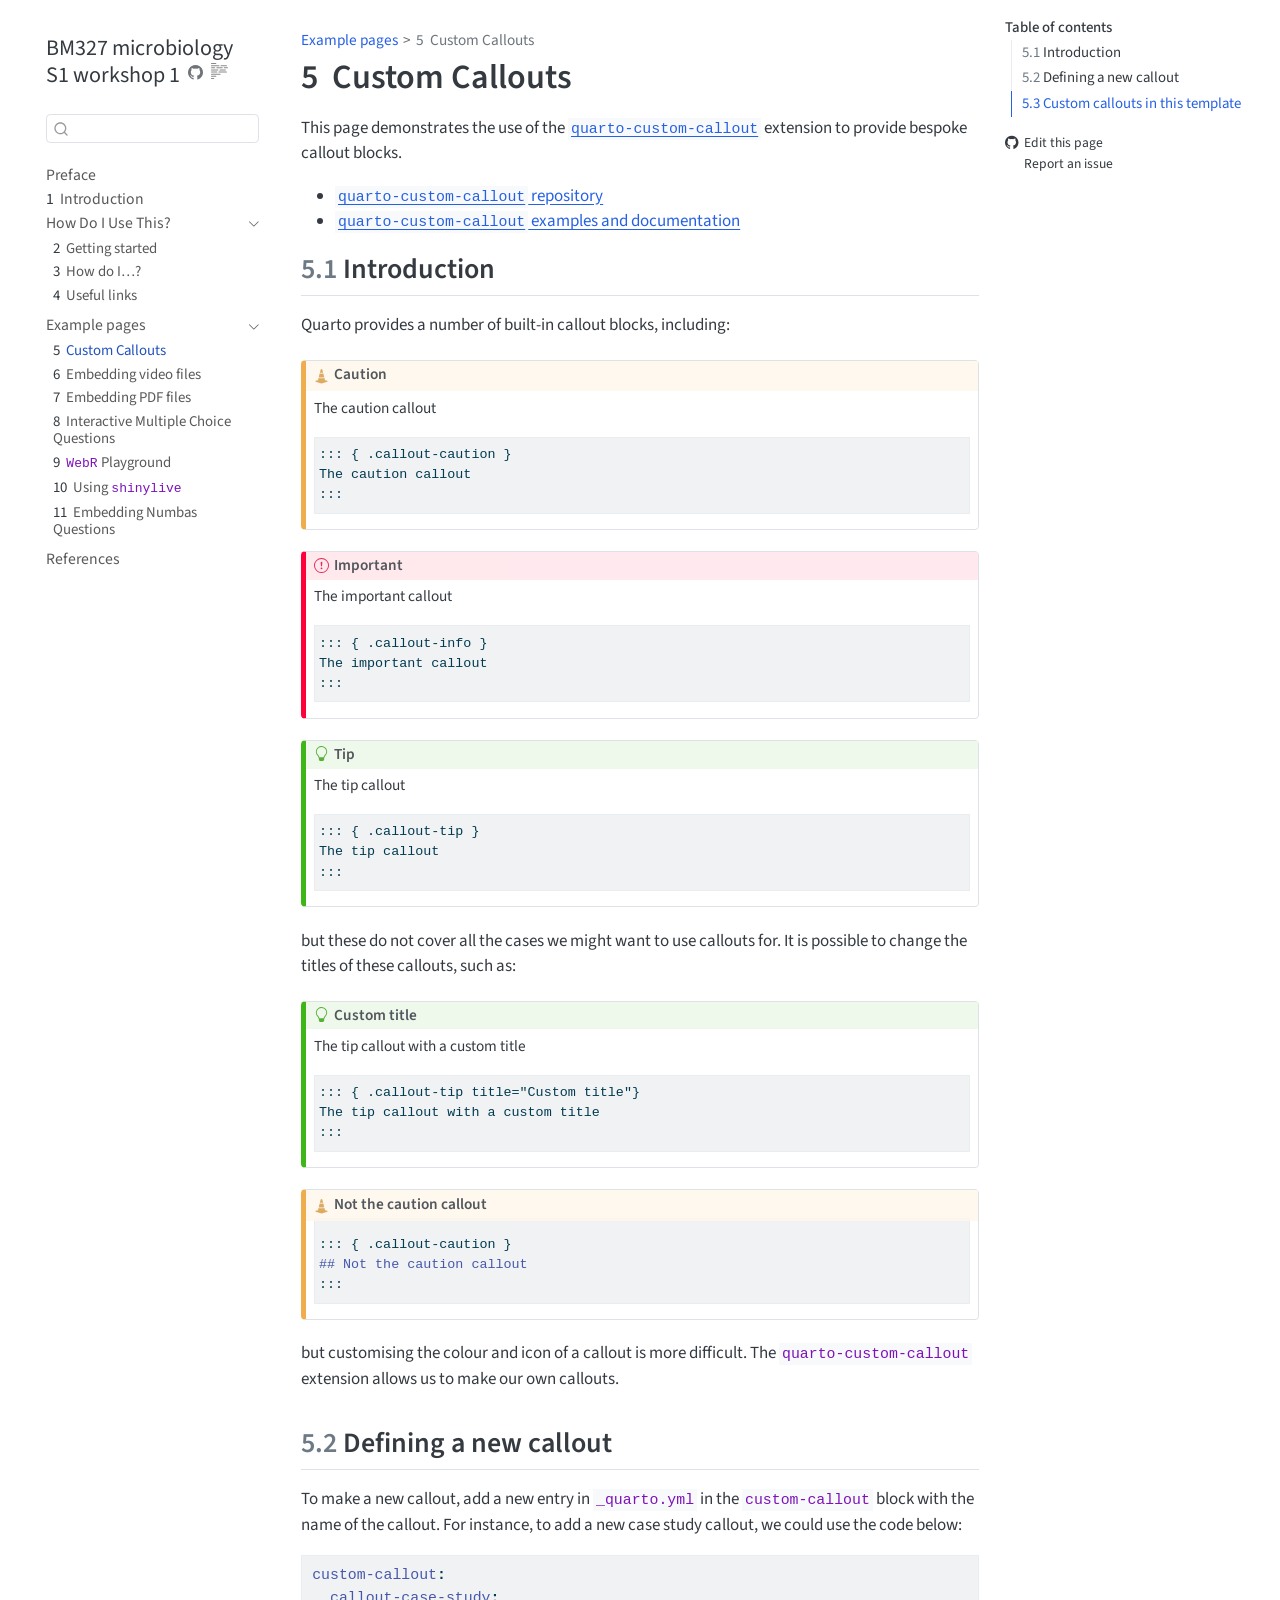
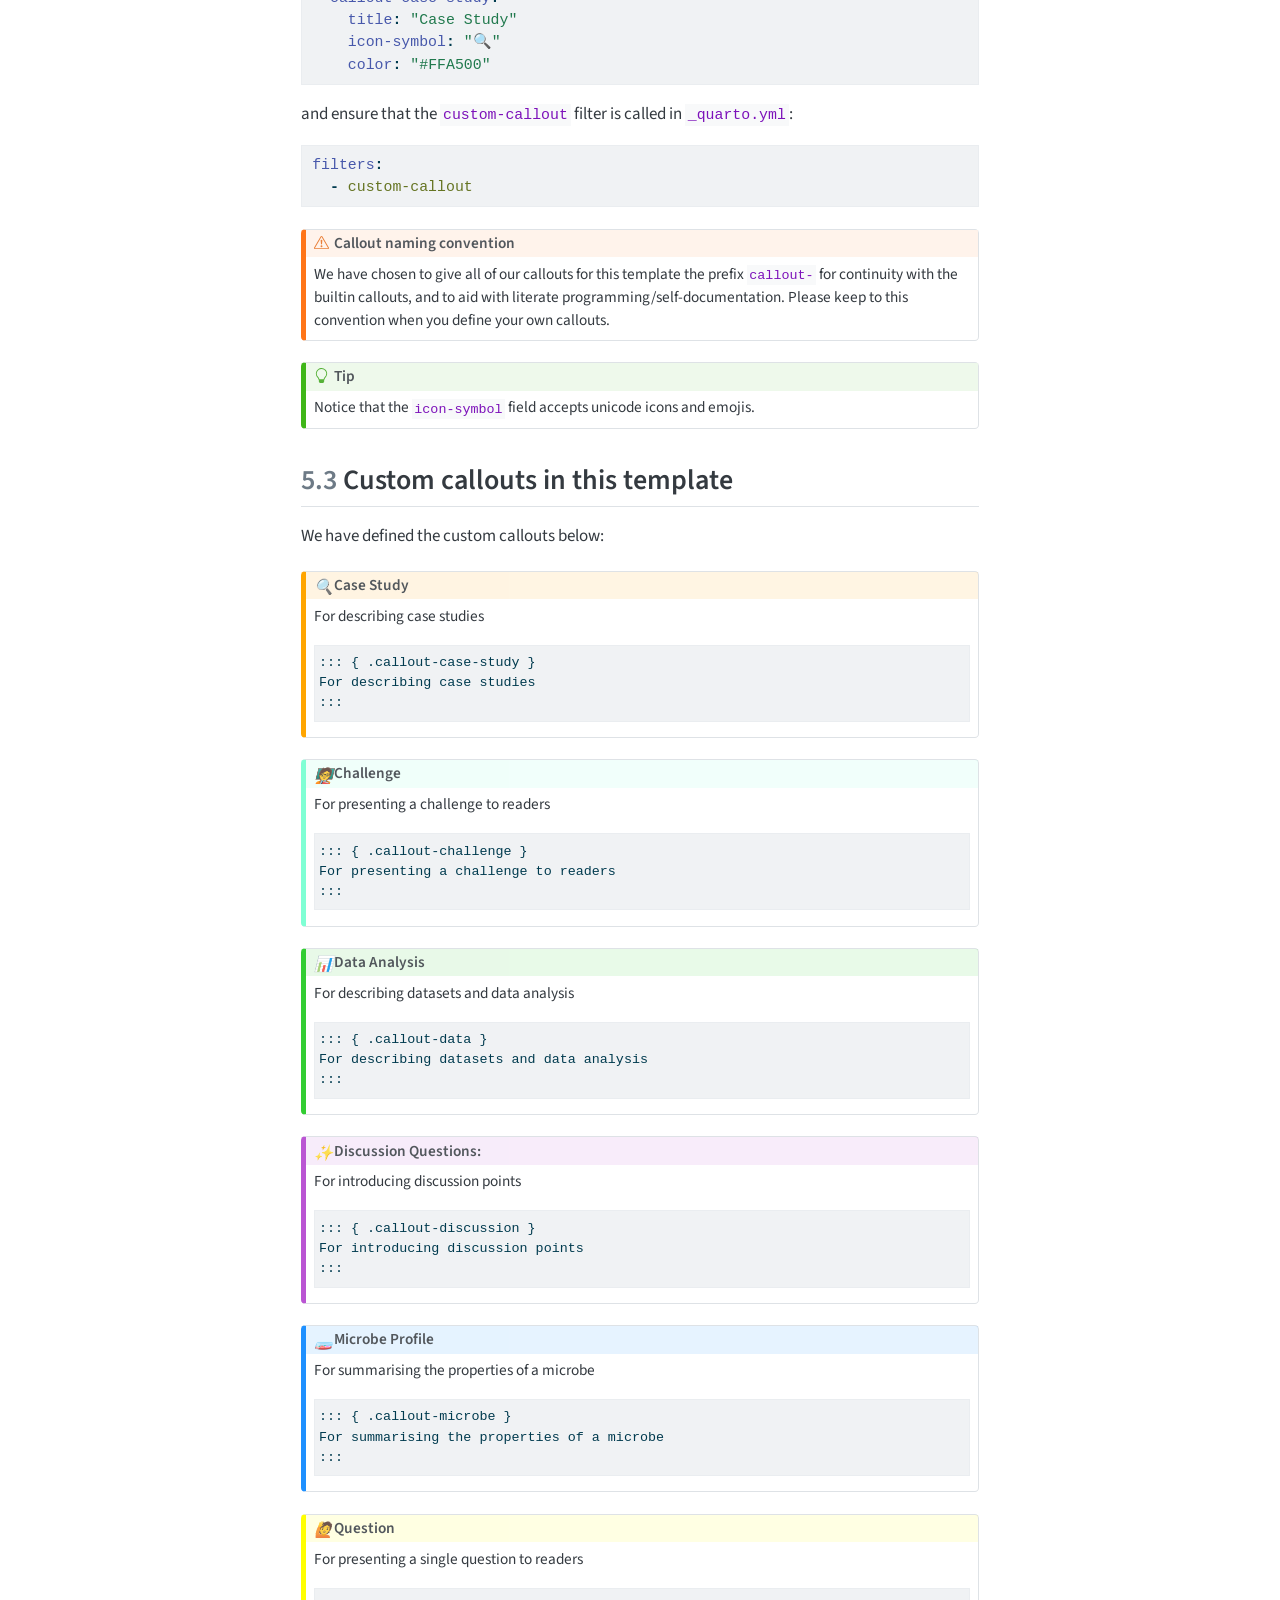
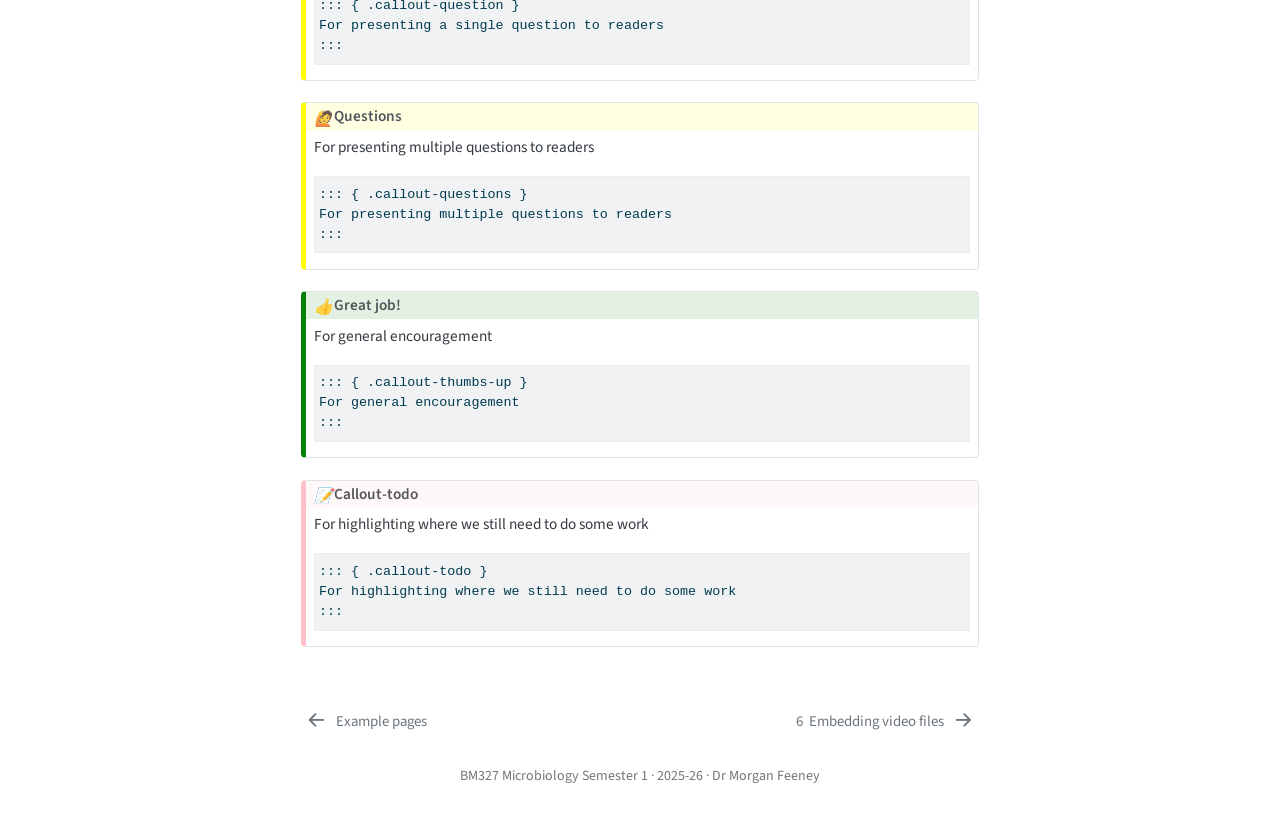
==== commit 032ff9b9: "Built site for gh-pages" ====
--- a/callouts.html
+++ b/callouts.html
@@ -8,7 +8,7 @@
 
 <meta name="author" content="Leighton Pritchard">
 
-<title>5&nbsp; Custom Callouts – THE TITLE OF THE BOOK</title>
+<title>5&nbsp; Custom Callouts – BM327 microbiology S1 workshop 1</title>
 <style>
 code{white-space: pre-wrap;}
 span.smallcaps{font-variant: small-caps;}
@@ -108,6 +108,17 @@
   }
 }</script>
 <style>
+div.callout-callout-case-study.callout {
+  border-left-color: #FFA500;
+}
+div.callout-callout-case-study.callout-style-default > .callout-header {
+  background-color: rgba(255, 165, 0, 0.13);
+}
+div.callout-callout-case-study .callout-toggle::before {  background-image: url('data:image/svg+xml,<svg xmlns="http://www.w3.org/2000/svg" width="16" height="16" fill="rgb(33, 37, 41)" class="bi bi-chevron-down" viewBox="0 0 16 16"><path fill-rule="evenodd" d="M1.646 4.646a.5.5 0 0 1 .708 0L8 10.293l5.646-5.647a.5.5 0 0 1 .708.708l-6 6a.5.5 0 0 1-.708 0l-6-6a.5.5 0 0 1 0-.708z"/></svg>');}
+div.callout-callout-case-study.callout-style-default .callout-icon::before, div.callout-callout-case-study.callout-titled .callout-icon::before {
+  content: '🔍';
+  background-image: none;
+}
 div.callout-callout-microbe.callout {
   border-left-color: #1E90FF;
 }
@@ -119,6 +130,17 @@
   content: '🧫';
   background-image: none;
 }
+div.callout-callout-todo.callout {
+  border-left-color: pink;
+}
+div.callout-callout-todo.callout-style-default > .callout-header {
+  background-color: rgb(from pink r g b / 13%);
+}
+div.callout-callout-todo .callout-toggle::before {  background-image: url('data:image/svg+xml,<svg xmlns="http://www.w3.org/2000/svg" width="16" height="16" fill="rgb(33, 37, 41)" class="bi bi-chevron-down" viewBox="0 0 16 16"><path fill-rule="evenodd" d="M1.646 4.646a.5.5 0 0 1 .708 0L8 10.293l5.646-5.647a.5.5 0 0 1 .708.708l-6 6a.5.5 0 0 1-.708 0l-6-6a.5.5 0 0 1 0-.708z"/></svg>');}
+div.callout-callout-todo.callout-style-default .callout-icon::before, div.callout-callout-todo.callout-titled .callout-icon::before {
+  content: '📝';
+  background-image: none;
+}
 div.callout-callout-data.callout {
   border-left-color: #32CD32;
 }
@@ -130,6 +152,17 @@
   content: '📊';
   background-image: none;
 }
+div.callout-callout-thumbs-up.callout {
+  border-left-color: #008000;
+}
+div.callout-callout-thumbs-up.callout-style-default > .callout-header {
+  background-color: rgba(0, 128, 0, 0.13);
+}
+div.callout-callout-thumbs-up .callout-toggle::before {  background-image: url('data:image/svg+xml,<svg xmlns="http://www.w3.org/2000/svg" width="16" height="16" fill="rgb(33, 37, 41)" class="bi bi-chevron-down" viewBox="0 0 16 16"><path fill-rule="evenodd" d="M1.646 4.646a.5.5 0 0 1 .708 0L8 10.293l5.646-5.647a.5.5 0 0 1 .708.708l-6 6a.5.5 0 0 1-.708 0l-6-6a.5.5 0 0 1 0-.708z"/></svg>');}
+div.callout-callout-thumbs-up.callout-style-default .callout-icon::before, div.callout-callout-thumbs-up.callout-titled .callout-icon::before {
+  content: '👍';
+  background-image: none;
+}
 div.callout-callout-questions.callout {
   border-left-color: yellow;
 }
@@ -141,28 +174,6 @@
   content: '🙋️';
   background-image: none;
 }
-div.callout-callout-question.callout {
-  border-left-color: yellow;
-}
-div.callout-callout-question.callout-style-default > .callout-header {
-  background-color: rgb(from yellow r g b / 13%);
-}
-div.callout-callout-question .callout-toggle::before {  background-image: url('data:image/svg+xml,<svg xmlns="http://www.w3.org/2000/svg" width="16" height="16" fill="rgb(33, 37, 41)" class="bi bi-chevron-down" viewBox="0 0 16 16"><path fill-rule="evenodd" d="M1.646 4.646a.5.5 0 0 1 .708 0L8 10.293l5.646-5.647a.5.5 0 0 1 .708.708l-6 6a.5.5 0 0 1-.708 0l-6-6a.5.5 0 0 1 0-.708z"/></svg>');}
-div.callout-callout-question.callout-style-default .callout-icon::before, div.callout-callout-question.callout-titled .callout-icon::before {
-  content: '🙋';
-  background-image: none;
-}
-div.callout-callout-todo.callout {
-  border-left-color: pink;
-}
-div.callout-callout-todo.callout-style-default > .callout-header {
-  background-color: rgb(from pink r g b / 13%);
-}
-div.callout-callout-todo .callout-toggle::before {  background-image: url('data:image/svg+xml,<svg xmlns="http://www.w3.org/2000/svg" width="16" height="16" fill="rgb(33, 37, 41)" class="bi bi-chevron-down" viewBox="0 0 16 16"><path fill-rule="evenodd" d="M1.646 4.646a.5.5 0 0 1 .708 0L8 10.293l5.646-5.647a.5.5 0 0 1 .708.708l-6 6a.5.5 0 0 1-.708 0l-6-6a.5.5 0 0 1 0-.708z"/></svg>');}
-div.callout-callout-todo.callout-style-default .callout-icon::before, div.callout-callout-todo.callout-titled .callout-icon::before {
-  content: '📝';
-  background-image: none;
-}
 div.callout-callout-challenge.callout {
   border-left-color: aquamarine;
 }
@@ -185,26 +196,15 @@
   content: '✨';
   background-image: none;
 }
-div.callout-callout-case-study.callout {
-  border-left-color: #FFA500;
-}
-div.callout-callout-case-study.callout-style-default > .callout-header {
-  background-color: rgba(255, 165, 0, 0.13);
-}
-div.callout-callout-case-study .callout-toggle::before {  background-image: url('data:image/svg+xml,<svg xmlns="http://www.w3.org/2000/svg" width="16" height="16" fill="rgb(33, 37, 41)" class="bi bi-chevron-down" viewBox="0 0 16 16"><path fill-rule="evenodd" d="M1.646 4.646a.5.5 0 0 1 .708 0L8 10.293l5.646-5.647a.5.5 0 0 1 .708.708l-6 6a.5.5 0 0 1-.708 0l-6-6a.5.5 0 0 1 0-.708z"/></svg>');}
-div.callout-callout-case-study.callout-style-default .callout-icon::before, div.callout-callout-case-study.callout-titled .callout-icon::before {
-  content: '🔍';
-  background-image: none;
-}
-div.callout-callout-thumbs-up.callout {
-  border-left-color: #008000;
-}
-div.callout-callout-thumbs-up.callout-style-default > .callout-header {
-  background-color: rgba(0, 128, 0, 0.13);
-}
-div.callout-callout-thumbs-up .callout-toggle::before {  background-image: url('data:image/svg+xml,<svg xmlns="http://www.w3.org/2000/svg" width="16" height="16" fill="rgb(33, 37, 41)" class="bi bi-chevron-down" viewBox="0 0 16 16"><path fill-rule="evenodd" d="M1.646 4.646a.5.5 0 0 1 .708 0L8 10.293l5.646-5.647a.5.5 0 0 1 .708.708l-6 6a.5.5 0 0 1-.708 0l-6-6a.5.5 0 0 1 0-.708z"/></svg>');}
-div.callout-callout-thumbs-up.callout-style-default .callout-icon::before, div.callout-callout-thumbs-up.callout-titled .callout-icon::before {
-  content: '👍';
+div.callout-callout-question.callout {
+  border-left-color: yellow;
+}
+div.callout-callout-question.callout-style-default > .callout-header {
+  background-color: rgb(from yellow r g b / 13%);
+}
+div.callout-callout-question .callout-toggle::before {  background-image: url('data:image/svg+xml,<svg xmlns="http://www.w3.org/2000/svg" width="16" height="16" fill="rgb(33, 37, 41)" class="bi bi-chevron-down" viewBox="0 0 16 16"><path fill-rule="evenodd" d="M1.646 4.646a.5.5 0 0 1 .708 0L8 10.293l5.646-5.647a.5.5 0 0 1 .708.708l-6 6a.5.5 0 0 1-.708 0l-6-6a.5.5 0 0 1 0-.708z"/></svg>');}
+div.callout-callout-question.callout-style-default .callout-icon::before, div.callout-callout-question.callout-titled .callout-icon::before {
+  content: '🙋';
   background-image: none;
 }
 </style>
@@ -236,9 +236,9 @@
   <nav id="quarto-sidebar" class="sidebar collapse collapse-horizontal quarto-sidebar-collapse-item sidebar-navigation floating overflow-auto">
     <div class="pt-lg-2 mt-2 text-left sidebar-header">
     <div class="sidebar-title mb-0 py-0">
-      <a href="./">THE TITLE OF THE BOOK</a> 
+      <a href="./">BM327 microbiology S1 workshop 1</a> 
         <div class="sidebar-tools-main">
-    <a href="https://github.com/sipbs-compbiol/REPOSITORY" title="Source Code" class="quarto-navigation-tool px-1" aria-label="Source Code"><i class="bi bi-github"></i></a>
+    <a href="https://github.com/mafeeney/BM327microS1-w1" title="Source Code" class="quarto-navigation-tool px-1" aria-label="Source Code"><i class="bi bi-github"></i></a>
   <a href="" class="quarto-reader-toggle quarto-navigation-tool px-1" onclick="window.quartoToggleReader(); return false;" title="Toggle reader mode">
   <div class="quarto-reader-toggle-btn">
   <i class="bi"></i>
@@ -368,7 +368,7 @@
   <li><a href="#defining-a-new-callout" id="toc-defining-a-new-callout" class="nav-link" data-scroll-target="#defining-a-new-callout"><span class="header-section-number">5.2</span> Defining a new callout</a></li>
   <li><a href="#custom-callouts-in-this-template" id="toc-custom-callouts-in-this-template" class="nav-link" data-scroll-target="#custom-callouts-in-this-template"><span class="header-section-number">5.3</span> Custom callouts in this template</a></li>
   </ul>
-<div class="toc-actions"><ul><li><a href="https://github.com/sipbs-compbiol/REPOSITORY/edit/main/callouts.qmd" class="toc-action"><i class="bi bi-github"></i>Edit this page</a></li><li><a href="https://github.com/sipbs-compbiol/REPOSITORY/issues/new" class="toc-action"><i class="bi empty"></i>Report an issue</a></li></ul></div></nav>
+<div class="toc-actions"><ul><li><a href="https://github.com/mafeeney/BM327microS1-w1/edit/main/callouts.qmd" class="toc-action"><i class="bi bi-github"></i>Edit this page</a></li><li><a href="https://github.com/mafeeney/BM327microS1-w1/issues/new" class="toc-action"><i class="bi empty"></i>Report an issue</a></li></ul></div></nav>
     </div>
 <!-- main -->
 <main class="content" id="quarto-document-content">
@@ -1087,14 +1087,14 @@
 <footer class="footer">
   <div class="nav-footer">
     <div class="nav-footer-left">
-<p>THIS IS A SHORT PIECE OF FOOTER TEXT NAMING THE BOOK/AUTHORS</p>
-</div>   
+      &nbsp;
+    </div>   
     <div class="nav-footer-center">
+<p>BM327 Microbiology Semester 1 · 2025-26 · Dr Morgan Feeney</p>
+<div class="toc-actions d-sm-block d-md-none"><ul><li><a href="https://github.com/mafeeney/BM327microS1-w1/edit/main/callouts.qmd" class="toc-action"><i class="bi bi-github"></i>Edit this page</a></li><li><a href="https://github.com/mafeeney/BM327microS1-w1/issues/new" class="toc-action"><i class="bi empty"></i>Report an issue</a></li></ul></div></div>
+    <div class="nav-footer-right">
       &nbsp;
-    <div class="toc-actions d-sm-block d-md-none"><ul><li><a href="https://github.com/sipbs-compbiol/REPOSITORY/edit/main/callouts.qmd" class="toc-action"><i class="bi bi-github"></i>Edit this page</a></li><li><a href="https://github.com/sipbs-compbiol/REPOSITORY/issues/new" class="toc-action"><i class="bi empty"></i>Report an issue</a></li></ul></div></div>
-    <div class="nav-footer-right">
-<p>This book was built with <a href="https://quarto.org/">Quarto</a>.</p>
-</div>
+    </div>
   </div>
 </footer>
 
